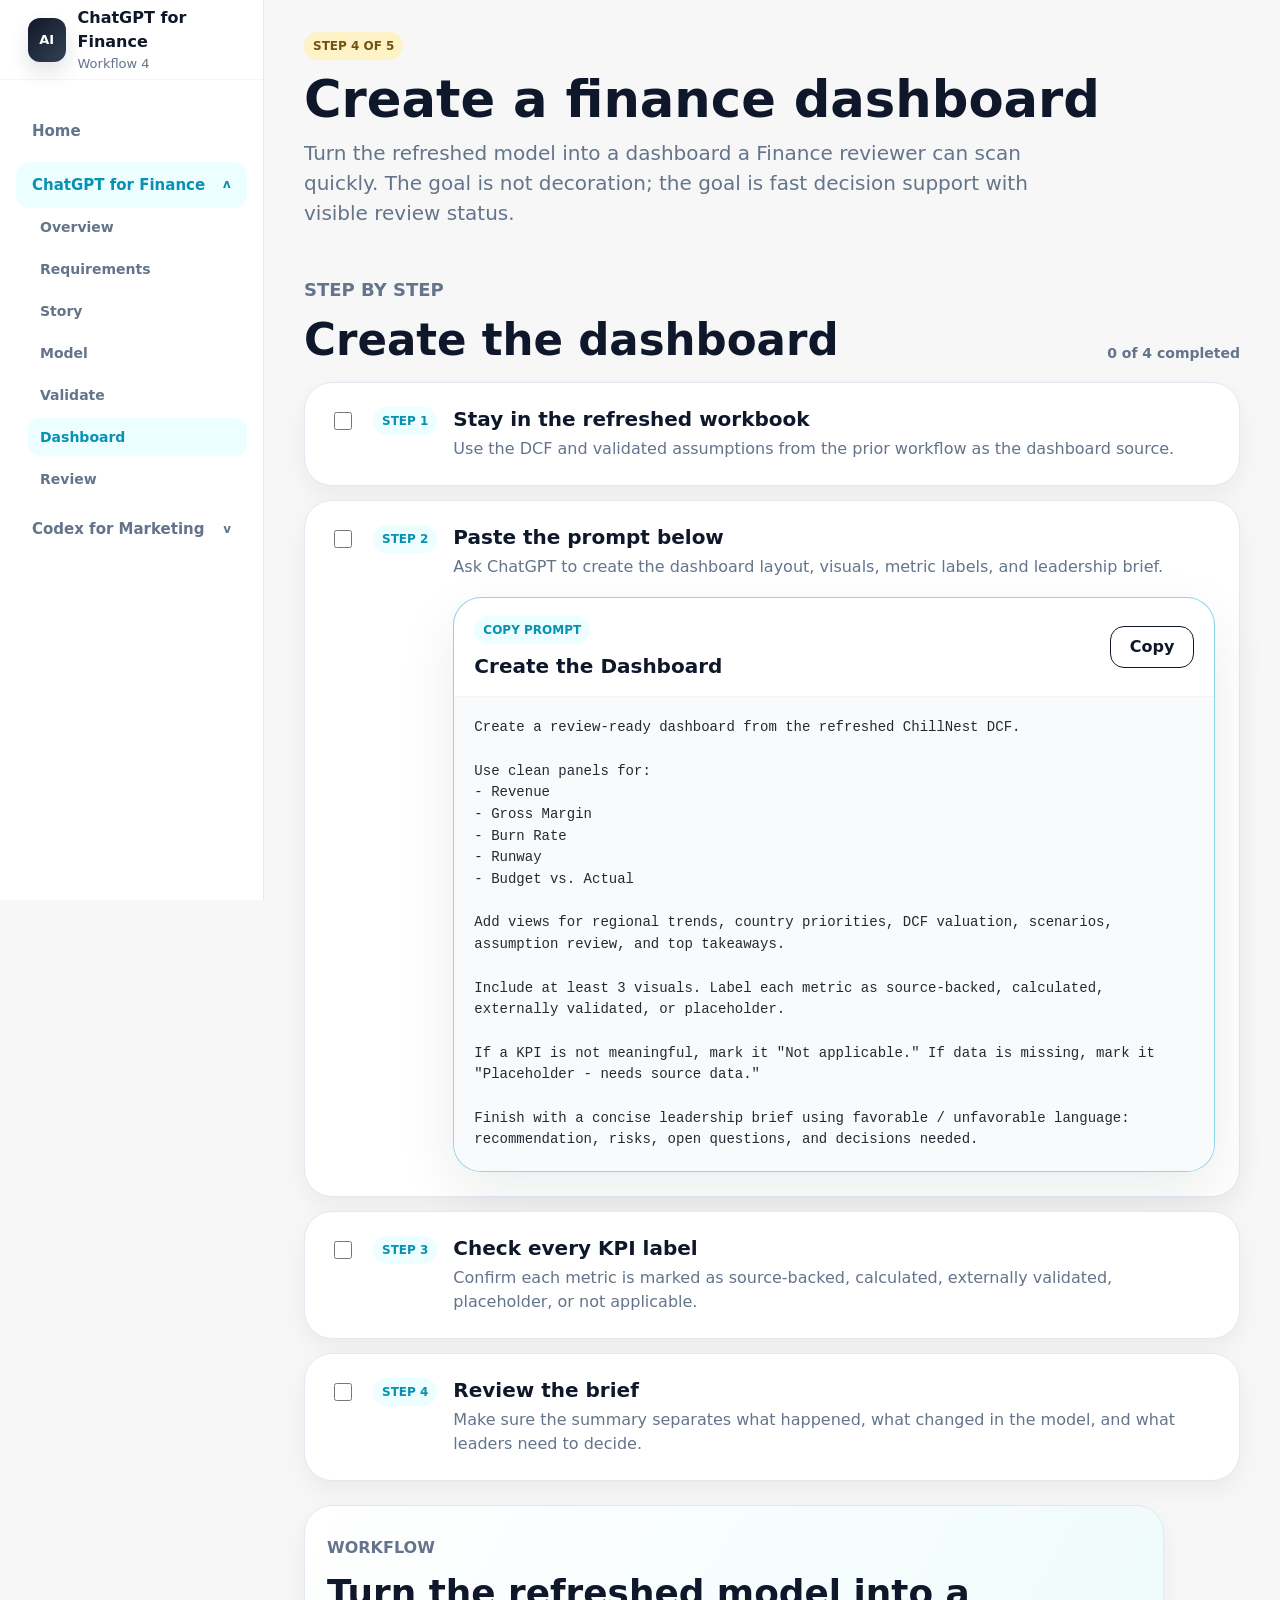
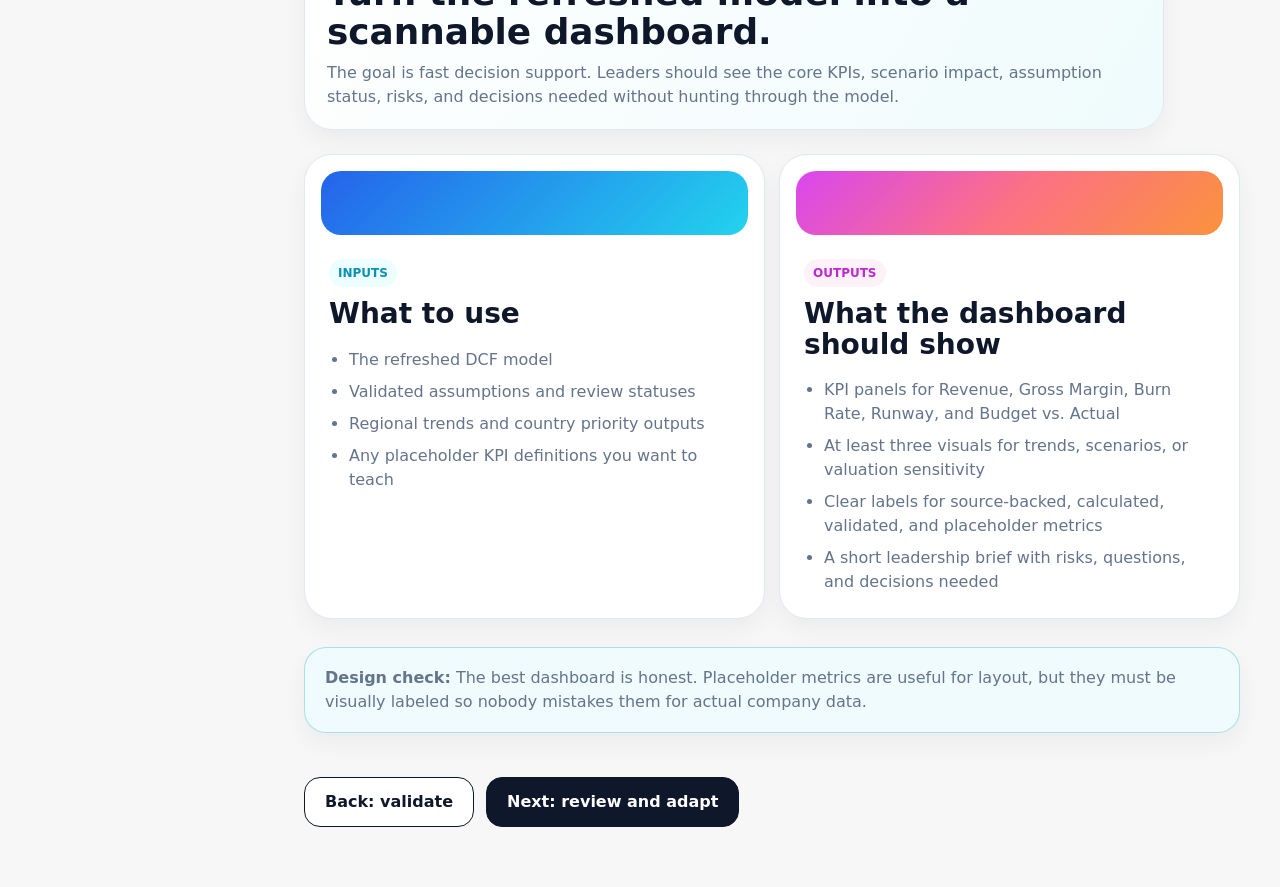
==== dashboard.html @ 6b35b8dd "Redesign workflow pages around learner steps" ====
<!doctype html>
<html lang="en">
  <head>
    <meta charset="utf-8">
    <meta name="viewport" content="width=device-width, initial-scale=1">
    <title>Create Dashboard | ChatGPT for Finance</title>
    <meta name="description" content="Create a finance dashboard with ChatGPT for Sheets.">
    <link rel="stylesheet" href="./styles.css">
  </head>
  <body>
    <header class="site-header">
      <a class="brand" href="./index.html" aria-label="AI Enablement Journeys home">
        <span class="brand-mark" aria-hidden="true">AI</span>
        <span>
          <strong>ChatGPT for Finance</strong>
          <small>Workflow 4</small>
        </span>
      </a>
      <nav class="top-nav" aria-label="Site navigation">
        <a class="nav-link" href="./index.html">Home</a>
        <details class="nav-group active" open>
          <summary>ChatGPT for Finance</summary>
          <div class="nav-submenu">
            <a href="./finance.html">Overview</a>
            <a href="./setup.html">Requirements</a>
            <a href="./story.html">Story</a>
            <a href="./model.html">Model</a>
            <a href="./validate.html">Validate</a>
            <a class="active" href="./dashboard.html">Dashboard</a>
            <a href="./review.html">Review</a>
          </div>
        </details>
        <details class="nav-group">
          <summary>Codex for Marketing</summary>
          <div class="nav-submenu">
            <a href="./marketing.html">Overview</a>
            <a href="./marketing-setup.html">Requirements</a>
            <a href="./marketing-brief.html">Brief</a>
            <a href="./marketing-creative.html">Creative</a>
            <a href="./marketing-handoff.html">Handoff</a>
            <a href="./marketing-assets.html">Assets</a>
            <a href="./marketing-landing.html">Landing page</a>
          </div>
        </details>
      </nav>
    </header>

    <main class="lesson-shell">
      <aside class="lesson-sidebar">
        <p class="eyebrow">ChatGPT for Finance</p>
        <ol class="side-steps">
          <li>Requirements</li>
          <li>Find the story</li>
          <li>Create the model</li>
          <li>Validate assumptions</li>
          <li class="current">Create dashboard</li>
          <li>Review</li>
        </ol>
      </aside>

      <section class="lesson-main">
        <div class="lesson-kicker">Step 4 of 5</div>
        <h1>Create a finance dashboard</h1>
        <p class="lesson-lead">
          Turn the refreshed model into a dashboard a Finance reviewer can scan quickly. The goal is
          not decoration; the goal is fast decision support with visible review status.
        </p>

        <div class="step-section">
          <div class="workflow-header compact-heading">
            <div class="section-heading">
              <p class="eyebrow">Step by step</p>
              <h2>Create the dashboard</h2>
            </div>
            <span data-progress-count>0 of 4 completed</span>
          </div>
          <ol class="workflow-steps">
            <li>
              <label class="workflow-step-check">
                <input type="checkbox" data-progress-item="dashboard-step-1" aria-label="Mark step 1 complete">
              </label>
              <span>Step 1</span>
              <div>
                <h3>Stay in the refreshed workbook</h3>
                <p>Use the DCF and validated assumptions from the prior workflow as the dashboard source.</p>
              </div>
            </li>
            <li>
              <label class="workflow-step-check">
                <input type="checkbox" data-progress-item="dashboard-step-2" aria-label="Mark step 2 complete">
              </label>
              <span>Step 2</span>
              <div>
                <h3>Paste the prompt below</h3>
                <p>Ask ChatGPT to create the dashboard layout, visuals, metric labels, and leadership brief.</p>
                <article class="prompt-block featured-prompt">
                  <div class="prompt-header">
                    <div>
                      <span class="step-chip">Copy prompt</span>
                      <h3>Create the Dashboard</h3>
                    </div>
                    <button class="copy-button" data-copy-target="prompt-dashboard">Copy</button>
                  </div>
                  <pre id="prompt-dashboard"><code>Create a review-ready dashboard from the refreshed ChillNest DCF.

Use clean panels for:
- Revenue
- Gross Margin
- Burn Rate
- Runway
- Budget vs. Actual

Add views for regional trends, country priorities, DCF valuation, scenarios, assumption review, and top takeaways.

Include at least 3 visuals. Label each metric as source-backed, calculated, externally validated, or placeholder.

If a KPI is not meaningful, mark it "Not applicable." If data is missing, mark it "Placeholder - needs source data."

Finish with a concise leadership brief using favorable / unfavorable language: recommendation, risks, open questions, and decisions needed.</code></pre>
                </article>
              </div>
            </li>
            <li>
              <label class="workflow-step-check">
                <input type="checkbox" data-progress-item="dashboard-step-3" aria-label="Mark step 3 complete">
              </label>
              <span>Step 3</span>
              <div>
                <h3>Check every KPI label</h3>
                <p>Confirm each metric is marked as source-backed, calculated, externally validated, placeholder, or not applicable.</p>
              </div>
            </li>
            <li>
              <label class="workflow-step-check">
                <input type="checkbox" data-progress-item="dashboard-step-4" aria-label="Mark step 4 complete">
              </label>
              <span>Step 4</span>
              <div>
                <h3>Review the brief</h3>
                <p>Make sure the summary separates what happened, what changed in the model, and what leaders need to decide.</p>
              </div>
            </li>
          </ol>
        </div>

        <div class="workflow-summary">
          <p class="eyebrow">Workflow</p>
          <h2>Turn the refreshed model into a scannable dashboard.</h2>
          <p>
            The goal is fast decision support. Leaders should see the core KPIs, scenario impact,
            assumption status, risks, and decisions needed without hunting through the model.
          </p>
        </div>

        <div class="io-grid" aria-label="Workflow inputs and outputs">
          <article class="io-card">
            <span>Inputs</span>
            <h2>What to use</h2>
            <ul>
              <li>The refreshed DCF model</li>
              <li>Validated assumptions and review statuses</li>
              <li>Regional trends and country priority outputs</li>
              <li>Any placeholder KPI definitions you want to teach</li>
            </ul>
          </article>
          <article class="io-card">
            <span>Outputs</span>
            <h2>What the dashboard should show</h2>
            <ul>
              <li>KPI panels for Revenue, Gross Margin, Burn Rate, Runway, and Budget vs. Actual</li>
              <li>At least three visuals for trends, scenarios, or valuation sensitivity</li>
              <li>Clear labels for source-backed, calculated, validated, and placeholder metrics</li>
              <li>A short leadership brief with risks, questions, and decisions needed</li>
            </ul>
          </article>
        </div>

        <div class="callout">
          <strong>Design check:</strong>
          The best dashboard is honest. Placeholder metrics are useful for layout, but they must
          be visually labeled so nobody mistakes them for actual company data.
        </div>

        <div class="lesson-actions">
          <a class="button secondary" href="./validate.html">Back: validate</a>
          <a class="button primary" href="./review.html">Next: review and adapt</a>
        </div>
      </section>
    </main>

    <script src="./script.js"></script>
  </body>
</html>
---- styles.css ----
:root {
  --ink: #0f172a;
  --muted: #64748b;
  --line: #e2e8f0;
  --soft-line: #f1f5f9;
  --paper: #ffffff;
  --wash: #f7f7f7;
  --aqua: #06b6d4;
  --aqua-dark: #0891b2;
  --mint: #ecfeff;
  --sun: #fef3c7;
  --coral: #fff1f2;
  --green: #167a4a;
  --red: #b73928;
  --shadow: 0 22px 60px rgba(15, 23, 42, 0.08);
  --soft-shadow: 0 10px 24px rgba(15, 23, 42, 0.05);
  --sidebar-width: 264px;
}

* {
  box-sizing: border-box;
}

html {
  scroll-behavior: smooth;
}

body {
  margin: 0;
  background: var(--wash);
  color: var(--ink);
  font-family: Inter, ui-sans-serif, system-ui, -apple-system, BlinkMacSystemFont, "Segoe UI", sans-serif;
  font-size: 16px;
  line-height: 1.5;
}

a {
  color: inherit;
  text-decoration: none;
}

a:hover {
  color: var(--aqua-dark);
}

h1,
h2,
h3,
p {
  overflow-wrap: anywhere;
}

h1,
h2,
h3 {
  margin: 0;
  letter-spacing: 0;
}

h1 {
  max-width: 980px;
  font-size: clamp(42px, 6vw, 76px);
  line-height: 1.02;
}

h2 {
  font-size: clamp(26px, 3.4vw, 44px);
  line-height: 1.08;
}

h3 {
  font-size: 22px;
  line-height: 1.2;
}

p {
  margin: 0;
}

.site-header {
  position: fixed;
  top: 0;
  left: 0;
  z-index: 20;
  display: flex;
  flex-direction: column;
  align-items: stretch;
  gap: 0;
  width: var(--sidebar-width);
  height: 100vh;
  padding: 0;
  background: #ffffff;
  border-right: 1px solid var(--line);
  border-bottom: 0;
  box-shadow: none;
  backdrop-filter: none;
}

.brand {
  display: flex;
  align-items: center;
  gap: 12px;
  min-width: 0;
  min-height: 80px;
  padding: 0 28px;
  border-bottom: 1px solid var(--soft-line);
}

.brand-mark {
  display: grid;
  place-items: center;
  width: 44px;
  height: 44px;
  border-radius: 12px;
  background: linear-gradient(135deg, #111827, #334155);
  color: #ffffff;
  font-size: 13px;
  font-weight: 800;
  box-shadow: 0 10px 20px rgba(15, 23, 42, 0.12);
}

.brand strong,
.brand small {
  display: block;
}

.brand small {
  color: var(--muted);
  font-size: 13px;
}

.top-nav {
  display: flex;
  flex-direction: column;
  align-items: stretch;
  gap: 8px;
  padding: 28px 16px;
  border: 0;
  border-radius: 0;
  background: transparent;
  color: var(--muted);
  font-size: 15px;
  font-weight: 700;
  overflow-x: visible;
}

.top-nav a,
.nav-group summary {
  display: inline-flex;
  align-items: center;
  min-height: 46px;
  padding: 10px 16px;
  border-radius: 14px;
  white-space: nowrap;
  transition: background 180ms ease, color 180ms ease, transform 180ms ease;
}

.top-nav a:hover,
.nav-group summary:hover {
  background: #f8fafc;
  color: var(--ink);
  transform: translateX(2px);
}

.top-nav a.active,
.nav-group.active > summary {
  background: #ecfeff;
  color: var(--aqua-dark);
}

.nav-group {
  display: grid;
  gap: 6px;
}

.nav-group summary {
  justify-content: space-between;
  cursor: pointer;
  list-style: none;
}

.nav-group summary::-webkit-details-marker {
  display: none;
}

.nav-group summary::after {
  content: "v";
  margin-left: 10px;
  color: currentColor;
  font-size: 12px;
  transition: transform 180ms ease;
}

.nav-group[open] summary::after {
  transform: rotate(180deg);
}

.nav-submenu {
  display: grid;
  gap: 4px;
  padding-left: 12px;
}

.nav-submenu a {
  min-height: 38px;
  padding: 7px 12px;
  border-radius: 12px;
  font-size: 14px;
  font-weight: 750;
}

body > main,
body > footer {
  margin-left: var(--sidebar-width);
}

.journey-hero {
  display: grid;
  grid-template-columns: minmax(0, 1.35fr) minmax(320px, 0.65fr);
  gap: 32px;
  align-items: stretch;
  min-height: auto;
  margin: 40px;
  padding: clamp(42px, 6vw, 72px);
  background:
    linear-gradient(120deg, rgba(37, 99, 235, 0.12), transparent 34%),
    linear-gradient(180deg, #ffffff 0%, #f8fafc 100%);
  border: 1px solid rgba(226, 232, 240, 0.8);
  border-radius: 40px;
  box-shadow: var(--soft-shadow);
}

.intro-hero {
  display: flex;
  align-items: center;
  margin: 40px 40px 0;
  padding: clamp(46px, 6vw, 84px);
  overflow: hidden;
  background: linear-gradient(120deg, #2563eb 0%, #2dd4bf 54%, #d946ef 100%);
  border: 1px solid rgba(255, 255, 255, 0.25);
  border-radius: 40px;
  box-shadow: 0 24px 70px rgba(8, 145, 178, 0.16);
  color: #ffffff;
}

.compact-hero {
  padding-block: clamp(42px, 5vw, 68px);
}

.intro-copy {
  max-width: 1040px;
}

.intro-hero h1 {
  font-size: clamp(42px, 6vw, 76px);
  line-height: 0.98;
}

.intro-hero .eyebrow {
  color: rgba(255, 255, 255, 0.88);
}

.intro-hero .hero-text {
  color: rgba(255, 255, 255, 0.9);
}

.hero-content {
  display: flex;
  flex-direction: column;
  justify-content: center;
}

.eyebrow {
  margin: 0 0 14px;
  color: var(--aqua-dark);
  font-size: 13px;
  font-weight: 800;
  text-transform: uppercase;
}

.hero-text,
.lesson-lead,
.section-heading p,
.case-card p,
.download-card small,
.journey-card p,
.learning-panel p,
.workflow-summary p,
.io-card li,
.workflow-steps p,
.callout,
.adapt-card p {
  color: var(--muted);
}

.hero-text {
  max-width: 780px;
  margin-top: 28px;
  font-size: clamp(18px, 1.8vw, 22px);
}

.hero-actions,
.lesson-actions,
.download-actions {
  display: flex;
  flex-wrap: wrap;
  gap: 12px;
  margin-top: 34px;
}

.button {
  display: inline-flex;
  align-items: center;
  justify-content: center;
  min-height: 50px;
  padding: 12px 20px;
  border: 1px solid var(--ink);
  border-radius: 16px;
  font-weight: 800;
  transition: transform 180ms ease, box-shadow 180ms ease, background 180ms ease, color 180ms ease;
}

.button.primary {
  background: var(--ink);
  color: #ffffff;
}

.button.primary:hover {
  background: #35363a;
  color: #ffffff;
  transform: translateY(-1px);
  box-shadow: var(--soft-shadow);
}

.button.secondary {
  background: #ffffff;
}

.case-card,
.journey-card,
.download-card,
.checklist-card,
.learning-panel article,
.workflow-summary,
.io-card,
.workflow-steps li,
.prompt-block,
.review-card,
.adapt-card,
.kpi-preview article {
  border: 1px solid var(--line);
  border-radius: 28px;
  background: #ffffff;
}

.case-card {
  align-self: center;
  min-height: 420px;
  padding: 28px;
  box-shadow: var(--shadow);
}

.panel-label,
.step-chip,
.download-card span,
.lesson-kicker {
  display: inline-flex;
  align-items: center;
  min-height: 28px;
  padding: 4px 9px;
  border-radius: 999px;
  background: var(--mint);
  color: var(--aqua-dark);
  font-size: 12px;
  font-weight: 850;
  text-transform: uppercase;
}

.case-card h2 {
  margin-top: 18px;
}

.case-card p {
  margin-top: 16px;
  font-size: 18px;
}

.case-metric {
  display: grid;
  gap: 6px;
  margin-top: 28px;
  padding: 18px;
  border-radius: 8px;
  background: var(--wash);
}

.case-metric span {
  color: var(--muted);
  font-size: 13px;
  font-weight: 800;
  text-transform: uppercase;
}

.case-metric strong {
  font-size: 20px;
  line-height: 1.25;
}

.section {
  padding: 58px 40px;
}

.journey-picker {
  padding-top: 46px;
}

.journey-picker .section-heading {
  margin-bottom: 26px;
}

.section-tint {
  margin: 0 40px 40px;
  background: #ffffff;
  border: 1px solid var(--line);
  border-radius: 32px;
  box-shadow: var(--soft-shadow);
}

.section-heading {
  max-width: 820px;
  margin-bottom: 34px;
}

.section-heading p {
  margin-top: 16px;
  font-size: 18px;
}

.journey-grid {
  display: grid;
  grid-template-columns: repeat(3, minmax(0, 1fr));
  gap: 16px;
}

.workflow-grid {
  grid-template-columns: repeat(4, minmax(0, 1fr));
}

.choice-grid {
  grid-template-columns: repeat(2, minmax(0, 1fr));
}

.journey-card {
  min-height: 230px;
  padding: 14px;
  box-shadow: var(--soft-shadow);
  transition: transform 180ms ease, box-shadow 180ms ease, border-color 180ms ease;
}

.journey-card:hover {
  border-color: rgba(0, 167, 200, 0.55);
  box-shadow: 0 24px 54px rgba(8, 145, 178, 0.11);
  color: var(--ink);
  transform: translateY(-5px);
}

.step-number {
  display: grid;
  place-items: center;
  width: 42px;
  height: 42px;
  border-radius: 999px;
  background: var(--ink);
  color: #ffffff;
  font-weight: 850;
}

.journey-card h3 {
  margin-top: 20px;
  padding: 0 10px;
}

.journey-card p {
  margin-top: 10px;
  padding: 0 10px 10px;
}

.workflow-card {
  min-height: 270px;
}

.journey-choice {
  position: relative;
  min-height: 280px;
}

.journey-choice::before {
  content: "";
  display: block;
  height: 150px;
  margin-bottom: 22px;
  border-radius: 24px;
  background: linear-gradient(135deg, #2563eb, #22d3ee);
}

.journey-choice:not(.highlighted)::before {
  background: linear-gradient(135deg, #d946ef, #fb7185, #fb923c);
}

.journey-choice.highlighted {
  border-color: rgba(0, 167, 200, 0.5);
  box-shadow: var(--shadow);
}

.panel-label.warm {
  background: #fdf2f8;
  color: #c026d3;
}

.card-link {
  display: inline-flex;
  margin: 18px 10px 8px;
  color: var(--aqua-dark);
}

.split-panel {
  display: grid;
  grid-template-columns: minmax(0, 0.9fr) minmax(320px, 1.1fr);
  gap: 32px;
  align-items: center;
}

.split-panel p {
  max-width: 650px;
  margin-top: 14px;
  color: var(--muted);
  font-size: 18px;
}

.download-list {
  display: grid;
  grid-template-columns: repeat(2, minmax(0, 1fr));
  gap: 14px;
}

.resource-row {
  display: grid;
  grid-template-columns: repeat(3, minmax(0, 1fr));
  gap: 14px;
}

.download-card {
  display: grid;
  gap: 10px;
  min-height: 165px;
  padding: 22px;
  box-shadow: var(--soft-shadow);
}

.download-card:hover {
  border-color: rgba(0, 167, 200, 0.55);
  color: var(--ink);
}

.download-card span {
  width: fit-content;
}

.download-card strong {
  font-size: 21px;
  line-height: 1.2;
}

.lesson-shell {
  display: block;
  min-height: 100vh;
}

.lesson-sidebar {
  display: none;
}

.side-steps {
  display: grid;
  gap: 10px;
  margin: 0;
  padding: 0;
  list-style: none;
  color: var(--muted);
  font-weight: 750;
}

.side-steps li {
  padding: 10px 12px;
  border-radius: 8px;
}

.side-steps li.current {
  background: var(--ink);
  color: #ffffff;
}

.lesson-main {
  width: min(100%, 1120px);
  padding: 32px 40px 40px;
}

.lesson-main h1 {
  max-width: 900px;
  font-size: clamp(34px, 4vw, 56px);
  line-height: 1.06;
}

.lesson-kicker {
  margin-bottom: 12px;
  background: var(--sun);
  color: #74520f;
}

.lesson-lead {
  max-width: 760px;
  margin-top: 12px;
  font-size: clamp(17px, 1.6vw, 20px);
}

.learning-panel,
.io-grid,
.review-grid,
.kpi-preview {
  display: grid;
  grid-template-columns: repeat(2, minmax(0, 1fr));
  gap: 14px;
  margin-top: 34px;
}

.io-grid {
  margin-top: 24px;
}

.learning-panel article,
.workflow-summary,
.io-card,
.workflow-steps li,
.review-card,
.adapt-card {
  padding: 24px;
  box-shadow: var(--soft-shadow);
}

.learning-panel p,
.review-card li,
.adapt-card p {
  margin-top: 12px;
}

.checklist-card {
  margin-top: 34px;
  padding: 24px;
  box-shadow: var(--soft-shadow);
}

.checklist-card.compact {
  max-width: 820px;
}

.requirements-card {
  max-width: 940px;
}

.workflow-summary {
  max-width: 860px;
  margin-top: 24px;
  padding: 20px 22px;
  background: linear-gradient(120deg, #ffffff 0%, #effbfc 100%);
}

.workflow-summary h2 {
  font-size: clamp(24px, 2.8vw, 36px);
}

.workflow-summary p {
  margin-top: 10px;
  font-size: 16px;
}

.io-card {
  position: relative;
  overflow: hidden;
  min-height: 220px;
  padding-top: 104px;
}

.io-card::before {
  content: "";
  position: absolute;
  top: 16px;
  right: 16px;
  left: 16px;
  height: 64px;
  border-radius: 20px;
  background: linear-gradient(135deg, #2563eb, #22d3ee);
}

.io-card:nth-child(2)::before {
  background: linear-gradient(135deg, #d946ef, #fb7185, #fb923c);
}

.io-card:nth-child(2) span {
  background: #fdf2f8;
  color: #c026d3;
}

.io-card span,
.workflow-steps li > span {
  display: inline-flex;
  width: fit-content;
  min-height: 28px;
  align-items: center;
  padding: 4px 9px;
  border-radius: 999px;
  background: var(--mint);
  color: var(--aqua-dark);
  font-size: 12px;
  font-weight: 850;
  text-transform: uppercase;
}

.io-card h2 {
  margin-top: 12px;
  font-size: 28px;
}

.io-card ul {
  display: grid;
  gap: 8px;
  margin: 18px 0 0;
  padding-left: 20px;
}

.step-section {
  margin-top: 32px;
}

.compact-heading {
  margin-bottom: 18px;
}

.workflow-header {
  display: flex;
  justify-content: space-between;
  gap: 16px;
  align-items: end;
}

.workflow-header .section-heading {
  margin: 0;
}

.workflow-header span {
  color: var(--muted);
  font-size: 14px;
  font-weight: 750;
  white-space: nowrap;
}

.workflow-steps {
  display: grid;
  gap: 14px;
  margin: 0;
  padding: 0;
  list-style: none;
}

.workflow-steps li {
  display: grid;
  grid-template-columns: auto auto minmax(0, 1fr);
  gap: 16px;
  align-items: start;
}

.workflow-step-check {
  display: grid;
  place-items: center;
  width: 28px;
  min-height: 28px;
}

.workflow-step-check input {
  width: 18px;
  height: 18px;
  margin: 0;
  accent-color: var(--aqua-dark);
  cursor: pointer;
}

.workflow-steps li:has(.workflow-step-check input:checked) {
  border-color: rgba(8, 145, 178, 0.35);
  background: #f7feff;
}

.workflow-steps li:has(.workflow-step-check input:checked) h3,
.workflow-steps li:has(.workflow-step-check input:checked) p {
  opacity: 0.72;
}

.workflow-steps h3 {
  font-size: 20px;
}

.workflow-steps p {
  margin-top: 6px;
}

.checklist-header {
  display: flex;
  justify-content: space-between;
  gap: 16px;
  align-items: center;
  margin-bottom: 16px;
}

.checklist-header h2 {
  font-size: 28px;
}

.checklist-header span {
  color: var(--muted);
  font-size: 14px;
  font-weight: 750;
}

.check-row {
  display: flex;
  align-items: flex-start;
  gap: 12px;
  padding: 14px 0;
  border-top: 1px solid var(--soft-line);
  cursor: pointer;
}

.check-row input {
  width: 18px;
  height: 18px;
  margin-top: 3px;
  accent-color: var(--aqua-dark);
}

.requirement-list {
  display: grid;
  gap: 12px;
}

.requirement-row {
  display: grid;
  grid-template-columns: auto minmax(0, 1fr) auto;
  gap: 14px;
  align-items: center;
  padding: 16px;
  border: 1px solid var(--soft-line);
  border-radius: 18px;
  background: #ffffff;
}

.requirement-row-large {
  align-items: start;
}

.requirement-row-large .requirement-link {
  margin-top: 4px;
}

.requirement-row input {
  width: 18px;
  height: 18px;
  margin-top: 3px;
  accent-color: var(--aqua-dark);
}

.requirement-main {
  display: grid;
  gap: 4px;
  cursor: pointer;
}

.requirement-main strong {
  font-size: 17px;
}

.requirement-main small {
  color: var(--muted);
}

.file-list-title {
  margin-top: 12px;
  color: var(--aqua-dark);
  font-size: 12px;
  font-weight: 850;
  text-transform: uppercase;
}

.file-list {
  display: grid;
  gap: 6px;
  margin: 2px 0 0;
  padding-left: 18px;
  color: var(--muted);
  font-size: 14px;
}

.file-list b {
  color: var(--ink);
}

.requirement-link {
  display: inline-flex;
  align-items: center;
  justify-content: center;
  min-height: 38px;
  padding: 8px 12px;
  border: 1px solid var(--ink);
  border-radius: 14px;
  background: #ffffff;
  font-size: 14px;
  font-weight: 800;
  white-space: nowrap;
}

.requirement-link:hover {
  border-color: var(--aqua-dark);
  background: #e8f8fb;
  color: var(--aqua-dark);
}

.prompt-block {
  margin-top: 34px;
  overflow: hidden;
  box-shadow: var(--soft-shadow);
}

.workflow-steps .prompt-block {
  margin-top: 18px;
}

.workflow-steps .prompt-header {
  padding: 18px 20px;
}

.workflow-steps pre {
  padding: 20px;
}

.featured-prompt {
  border-color: rgba(0, 167, 200, 0.45);
  box-shadow: var(--shadow);
}

.prompt-header {
  display: flex;
  align-items: center;
  justify-content: space-between;
  gap: 16px;
  padding: 22px 24px;
  border-bottom: 1px solid var(--soft-line);
}

.prompt-header h3 {
  margin-top: 10px;
}

.copy-button {
  min-width: 84px;
  min-height: 42px;
  border: 1px solid var(--ink);
  border-radius: 14px;
  background: #ffffff;
  color: var(--ink);
  cursor: pointer;
  font: inherit;
  font-weight: 800;
}

.copy-button:hover,
.copy-button.copied {
  border-color: var(--aqua-dark);
  background: #e8f8fb;
  color: var(--aqua-dark);
}

pre {
  margin: 0;
  padding: 24px;
  overflow-x: auto;
  background: #f8fafc;
  color: #282832;
  font-size: 14px;
  line-height: 1.55;
  white-space: pre-wrap;
}

code {
  font-family: "SFMono-Regular", Consolas, "Liberation Mono", monospace;
}

.callout {
  margin-top: 28px;
  padding: 18px 20px;
  border: 1px solid rgba(0, 167, 200, 0.3);
  border-radius: 22px;
  background: #effbfc;
  box-shadow: var(--soft-shadow);
}

.resource-row {
  margin-top: 28px;
}

.lesson-actions {
  padding-top: 10px;
}

.kpi-preview {
  grid-template-columns: repeat(3, minmax(0, 1fr));
}

.kpi-preview article {
  display: grid;
  gap: 7px;
  min-height: 130px;
  padding: 22px;
}

.kpi-preview span {
  color: var(--muted);
  font-size: 13px;
  font-weight: 800;
  text-transform: uppercase;
}

.kpi-preview strong {
  font-size: 32px;
  line-height: 1;
}

.kpi-preview small {
  color: var(--green);
  font-weight: 800;
}

.kpi-preview .placeholder {
  background: #fff9ea;
}

.kpi-preview .placeholder small {
  color: #8a5b0e;
}

.review-grid {
  grid-template-columns: repeat(3, minmax(0, 1fr));
}

.review-card ul {
  display: grid;
  gap: 8px;
  margin: 16px 0 0;
  padding-left: 20px;
  color: var(--muted);
}

.adapt-card {
  margin-top: 20px;
  background: linear-gradient(120deg, #ffffff 0%, #effbfc 100%);
}

.site-footer {
  display: flex;
  justify-content: space-between;
  gap: 16px;
  padding: 26px 40px;
  border-top: 1px solid var(--soft-line);
  color: var(--muted);
  font-weight: 750;
}

@media (max-width: 1040px) {
  body > main,
  body > footer {
    margin-left: 0;
  }

  .site-header {
    position: sticky;
    top: 0;
    width: auto;
    height: auto;
    align-items: flex-start;
    flex-direction: column;
    padding: 14px 18px;
    border-right: 0;
    border-bottom: 1px solid var(--soft-line);
    background: rgba(255, 255, 255, 0.94);
    backdrop-filter: blur(16px);
  }

  .brand {
    min-width: 0;
    min-height: auto;
    padding: 0;
    border-bottom: 0;
  }

  .top-nav {
    flex-direction: row;
    width: 100%;
    gap: 6px;
    margin-top: 12px;
    padding: 4px;
    border: 1px solid var(--soft-line);
    border-radius: 999px;
    background: #ffffff;
    overflow-x: auto;
  }

  .top-nav a,
  .nav-group summary {
    min-height: 36px;
    padding: 6px 12px;
    border-radius: 999px;
  }

  .top-nav a:hover,
  .nav-group summary:hover {
    transform: none;
  }

  .nav-group {
    position: relative;
    min-width: 220px;
  }

  .nav-submenu {
    display: none;
    position: absolute;
    top: calc(100% + 8px);
    left: 0;
    z-index: 30;
    min-width: 260px;
    grid-template-columns: repeat(2, minmax(0, 1fr));
    padding: 8px;
    border: 1px solid var(--line);
    border-radius: 18px;
    background: #ffffff;
    box-shadow: var(--soft-shadow);
  }

  .nav-group[open]:hover .nav-submenu,
  .nav-group[open]:focus-within .nav-submenu {
    display: grid;
  }

  .nav-submenu a {
    border-radius: 12px;
    white-space: normal;
  }

  .journey-hero,
  .split-panel,
  .lesson-shell {
    grid-template-columns: 1fr;
  }

  .lesson-sidebar {
    position: static;
    min-height: auto;
    border-right: 0;
    border-bottom: 1px solid var(--soft-line);
  }

  .side-steps {
    grid-template-columns: repeat(3, minmax(0, 1fr));
  }

  .journey-grid,
  .review-grid,
  .io-grid,
  .kpi-preview {
    grid-template-columns: repeat(2, minmax(0, 1fr));
  }
}

@media (max-width: 720px) {
  h1 {
    font-size: clamp(42px, 15vw, 64px);
  }

  .brand small {
    display: none;
  }

  .journey-hero,
  .intro-hero,
  .section,
  .lesson-main {
    padding: 46px 18px;
  }

  .journey-hero,
  .intro-hero,
  .section-tint {
    margin: 18px;
    border-radius: 28px;
  }

  .section {
    padding-left: 18px;
    padding-right: 18px;
  }

  .lesson-sidebar {
    display: none;
  }

  .journey-grid,
  .workflow-grid,
  .download-list,
  .resource-row,
  .learning-panel,
  .io-grid,
  .workflow-steps li,
  .review-grid,
  .kpi-preview,
  .side-steps {
    grid-template-columns: 1fr;
  }

  .workflow-header {
    align-items: flex-start;
    flex-direction: column;
    gap: 6px;
  }

  .workflow-header span {
    white-space: normal;
  }

  .workflow-steps li {
    grid-template-columns: auto minmax(0, 1fr);
  }

  .workflow-steps li > div {
    grid-column: 1 / -1;
  }

  .case-card {
    min-height: auto;
  }

  .choice-grid {
    grid-template-columns: 1fr;
  }

  .requirement-row {
    grid-template-columns: auto minmax(0, 1fr);
  }

  .requirement-link {
    grid-column: 1 / -1;
    width: 100%;
  }

  .prompt-header,
  .checklist-header,
  .site-footer {
    align-items: flex-start;
    flex-direction: column;
  }

  .copy-button,
  .button {
    width: 100%;
  }
}
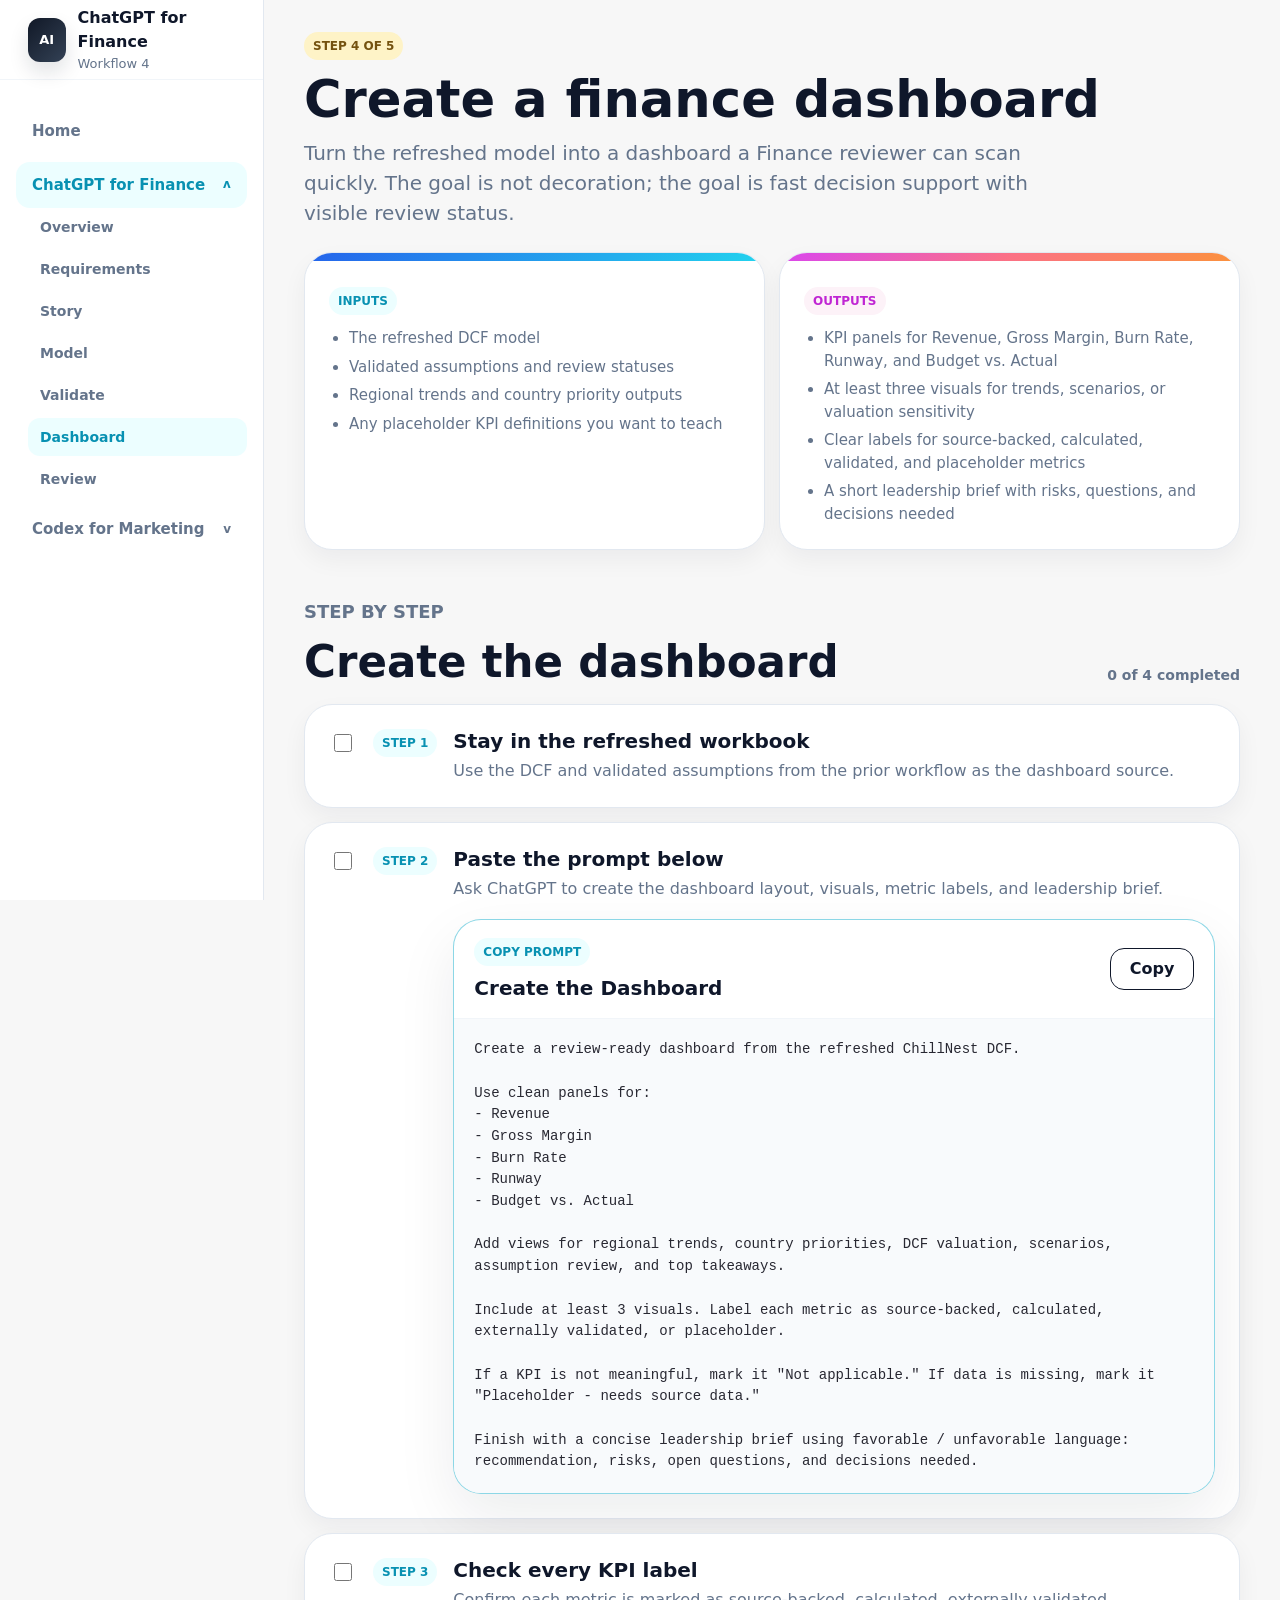
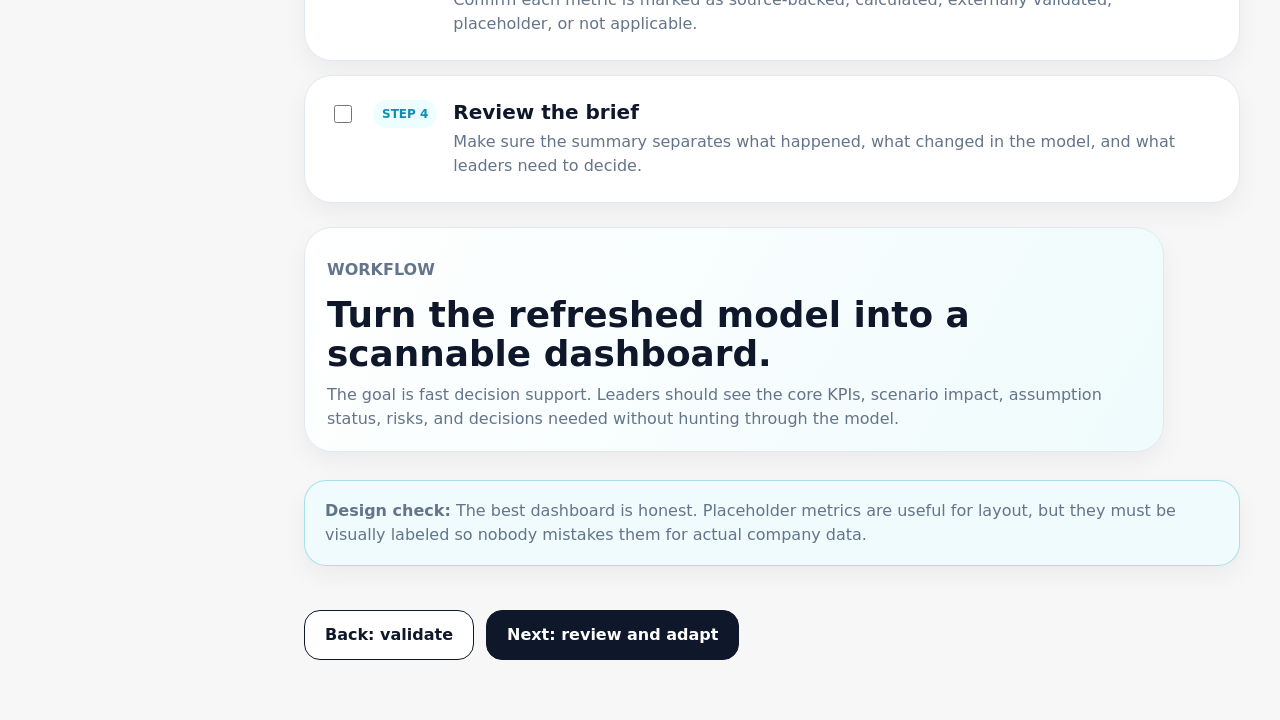
==== commit a2f4213f: "Move input output cards above workflows" ====
--- a/dashboard.html
+++ b/dashboard.html
@@ -65,6 +65,27 @@
           Turn the refreshed model into a dashboard a Finance reviewer can scan quickly. The goal is
           not decoration; the goal is fast decision support with visible review status.
         </p>
+
+        <div class="io-grid" aria-label="Workflow inputs and outputs">
+          <article class="io-card">
+            <span>Inputs</span>
+            <ul>
+              <li>The refreshed DCF model</li>
+              <li>Validated assumptions and review statuses</li>
+              <li>Regional trends and country priority outputs</li>
+              <li>Any placeholder KPI definitions you want to teach</li>
+            </ul>
+          </article>
+          <article class="io-card">
+            <span>Outputs</span>
+            <ul>
+              <li>KPI panels for Revenue, Gross Margin, Burn Rate, Runway, and Budget vs. Actual</li>
+              <li>At least three visuals for trends, scenarios, or valuation sensitivity</li>
+              <li>Clear labels for source-backed, calculated, validated, and placeholder metrics</li>
+              <li>A short leadership brief with risks, questions, and decisions needed</li>
+            </ul>
+          </article>
+        </div>
 
         <div class="step-section">
           <div class="workflow-header compact-heading">
@@ -152,29 +173,6 @@
           </p>
         </div>
 
-        <div class="io-grid" aria-label="Workflow inputs and outputs">
-          <article class="io-card">
-            <span>Inputs</span>
-            <h2>What to use</h2>
-            <ul>
-              <li>The refreshed DCF model</li>
-              <li>Validated assumptions and review statuses</li>
-              <li>Regional trends and country priority outputs</li>
-              <li>Any placeholder KPI definitions you want to teach</li>
-            </ul>
-          </article>
-          <article class="io-card">
-            <span>Outputs</span>
-            <h2>What the dashboard should show</h2>
-            <ul>
-              <li>KPI panels for Revenue, Gross Margin, Burn Rate, Runway, and Budget vs. Actual</li>
-              <li>At least three visuals for trends, scenarios, or valuation sensitivity</li>
-              <li>Clear labels for source-backed, calculated, validated, and placeholder metrics</li>
-              <li>A short leadership brief with risks, questions, and decisions needed</li>
-            </ul>
-          </article>
-        </div>
-
         <div class="callout">
           <strong>Design check:</strong>
           The best dashboard is honest. Placeholder metrics are useful for layout, but they must
--- a/styles.css
+++ b/styles.css
@@ -686,18 +686,18 @@
 .io-card {
   position: relative;
   overflow: hidden;
-  min-height: 220px;
-  padding-top: 104px;
+  min-height: auto;
+  padding-top: 34px;
 }
 
 .io-card::before {
   content: "";
   position: absolute;
-  top: 16px;
-  right: 16px;
-  left: 16px;
-  height: 64px;
-  border-radius: 20px;
+  top: 0;
+  right: 0;
+  left: 0;
+  height: 8px;
+  border-radius: 0;
   background: linear-gradient(135deg, #2563eb, #22d3ee);
 }
 
@@ -725,16 +725,12 @@
   text-transform: uppercase;
 }
 
-.io-card h2 {
-  margin-top: 12px;
-  font-size: 28px;
-}
-
 .io-card ul {
   display: grid;
-  gap: 8px;
-  margin: 18px 0 0;
+  gap: 6px;
+  margin: 12px 0 0;
   padding-left: 20px;
+  font-size: 15px;
 }
 
 .step-section {
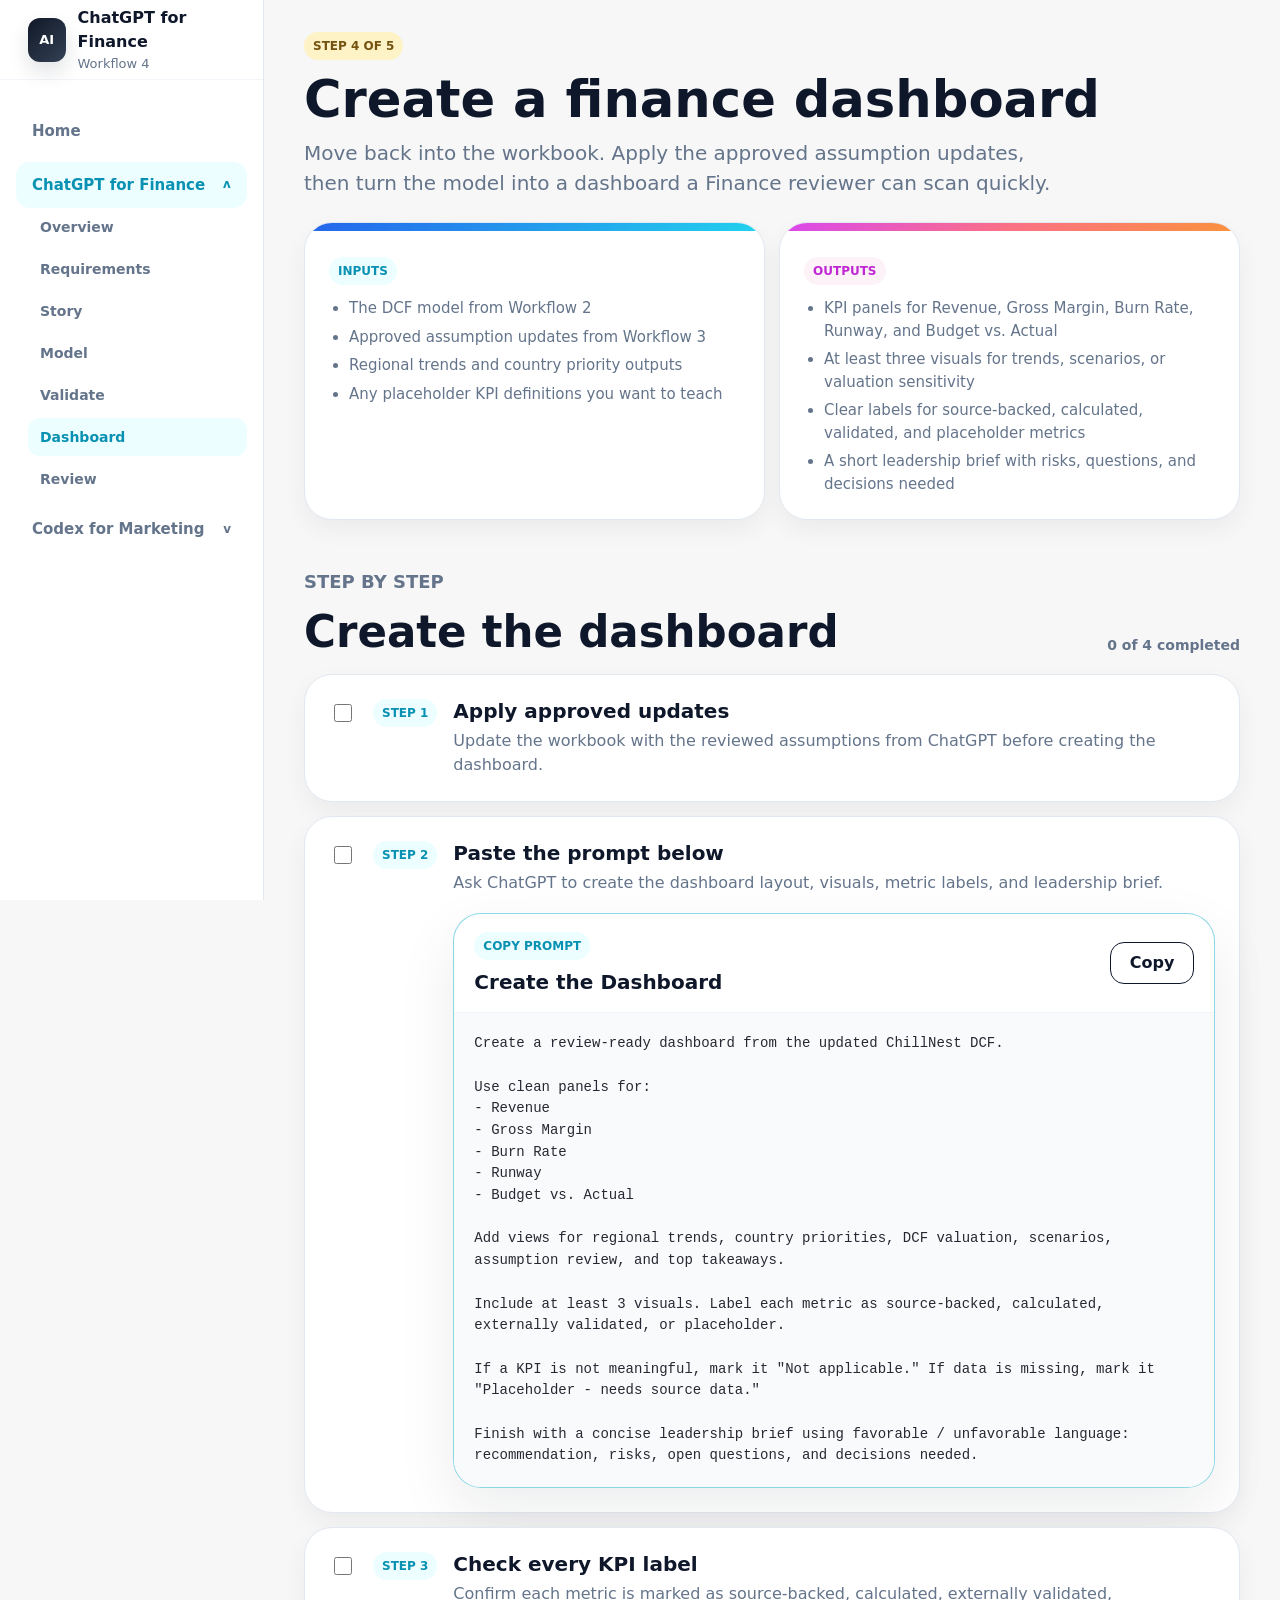
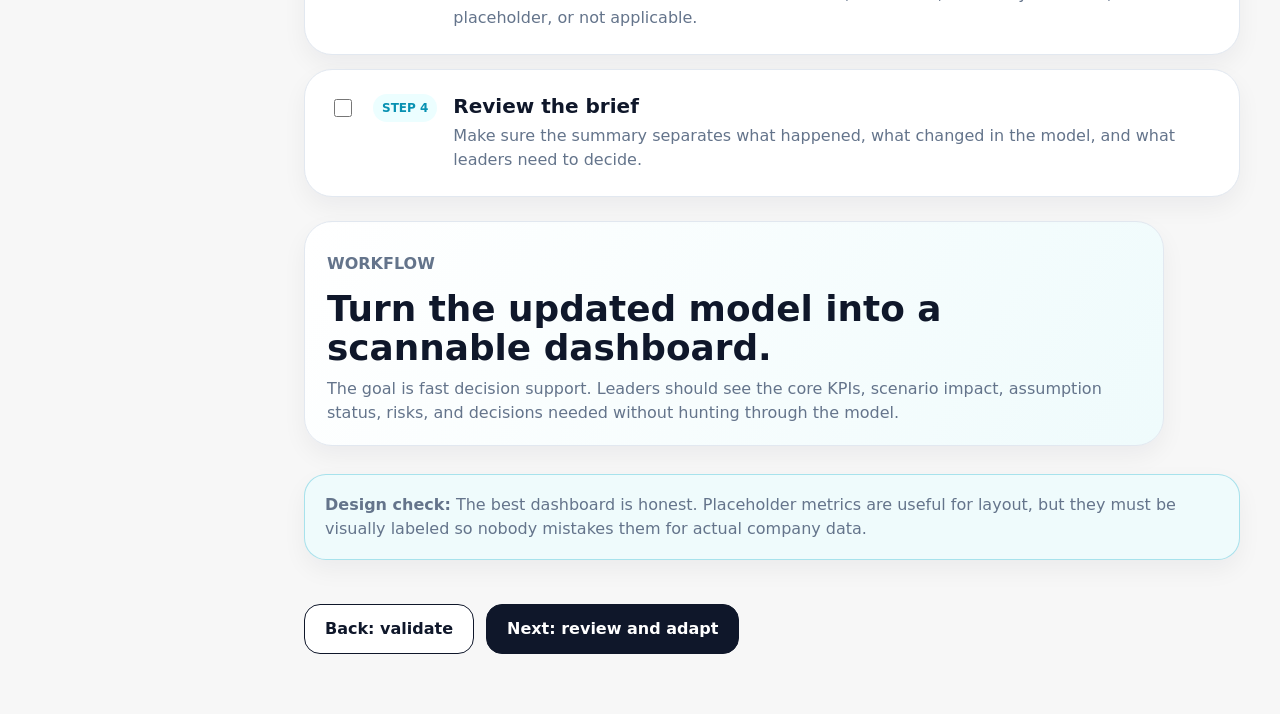
==== commit 95de6b27: "Refine finance and marketing demo workflows" ====
--- a/dashboard.html
+++ b/dashboard.html
@@ -4,7 +4,7 @@
     <meta charset="utf-8">
     <meta name="viewport" content="width=device-width, initial-scale=1">
     <title>Create Dashboard | ChatGPT for Finance</title>
-    <meta name="description" content="Create a finance dashboard with ChatGPT for Sheets.">
+    <meta name="description" content="Create a finance dashboard from the updated DCF workbook.">
     <link rel="stylesheet" href="./styles.css">
   </head>
   <body>
@@ -35,11 +35,11 @@
           <div class="nav-submenu">
             <a href="./marketing.html">Overview</a>
             <a href="./marketing-setup.html">Requirements</a>
-            <a href="./marketing-brief.html">Brief</a>
-            <a href="./marketing-creative.html">Creative</a>
-            <a href="./marketing-handoff.html">Handoff</a>
-            <a href="./marketing-assets.html">Assets</a>
-            <a href="./marketing-landing.html">Landing page</a>
+            <a href="./marketing-brief.html">1. Brief</a>
+            <a href="./marketing-creative.html">2. Creative</a>
+            <a href="./marketing-handoff.html">3. Handoff</a>
+            <a href="./marketing-assets.html">4. Assets</a>
+            <a href="./marketing-landing.html">5. Landing page</a>
           </div>
         </details>
       </nav>
@@ -62,16 +62,16 @@
         <div class="lesson-kicker">Step 4 of 5</div>
         <h1>Create a finance dashboard</h1>
         <p class="lesson-lead">
-          Turn the refreshed model into a dashboard a Finance reviewer can scan quickly. The goal is
-          not decoration; the goal is fast decision support with visible review status.
+          Move back into the workbook. Apply the approved assumption updates, then turn the model
+          into a dashboard a Finance reviewer can scan quickly.
         </p>
 
         <div class="io-grid" aria-label="Workflow inputs and outputs">
           <article class="io-card">
             <span>Inputs</span>
             <ul>
-              <li>The refreshed DCF model</li>
-              <li>Validated assumptions and review statuses</li>
+              <li>The DCF model from Workflow 2</li>
+              <li>Approved assumption updates from Workflow 3</li>
               <li>Regional trends and country priority outputs</li>
               <li>Any placeholder KPI definitions you want to teach</li>
             </ul>
@@ -102,8 +102,8 @@
               </label>
               <span>Step 1</span>
               <div>
-                <h3>Stay in the refreshed workbook</h3>
-                <p>Use the DCF and validated assumptions from the prior workflow as the dashboard source.</p>
+                <h3>Apply approved updates</h3>
+                <p>Update the workbook with the reviewed assumptions from ChatGPT before creating the dashboard.</p>
               </div>
             </li>
             <li>
@@ -122,7 +122,7 @@
                     </div>
                     <button class="copy-button" data-copy-target="prompt-dashboard">Copy</button>
                   </div>
-                  <pre id="prompt-dashboard"><code>Create a review-ready dashboard from the refreshed ChillNest DCF.
+                  <pre id="prompt-dashboard"><code>Create a review-ready dashboard from the updated ChillNest DCF.
 
 Use clean panels for:
 - Revenue
@@ -166,7 +166,7 @@
 
         <div class="workflow-summary">
           <p class="eyebrow">Workflow</p>
-          <h2>Turn the refreshed model into a scannable dashboard.</h2>
+          <h2>Turn the updated model into a scannable dashboard.</h2>
           <p>
             The goal is fast decision support. Leaders should see the core KPIs, scenario impact,
             assumption status, risks, and decisions needed without hunting through the model.
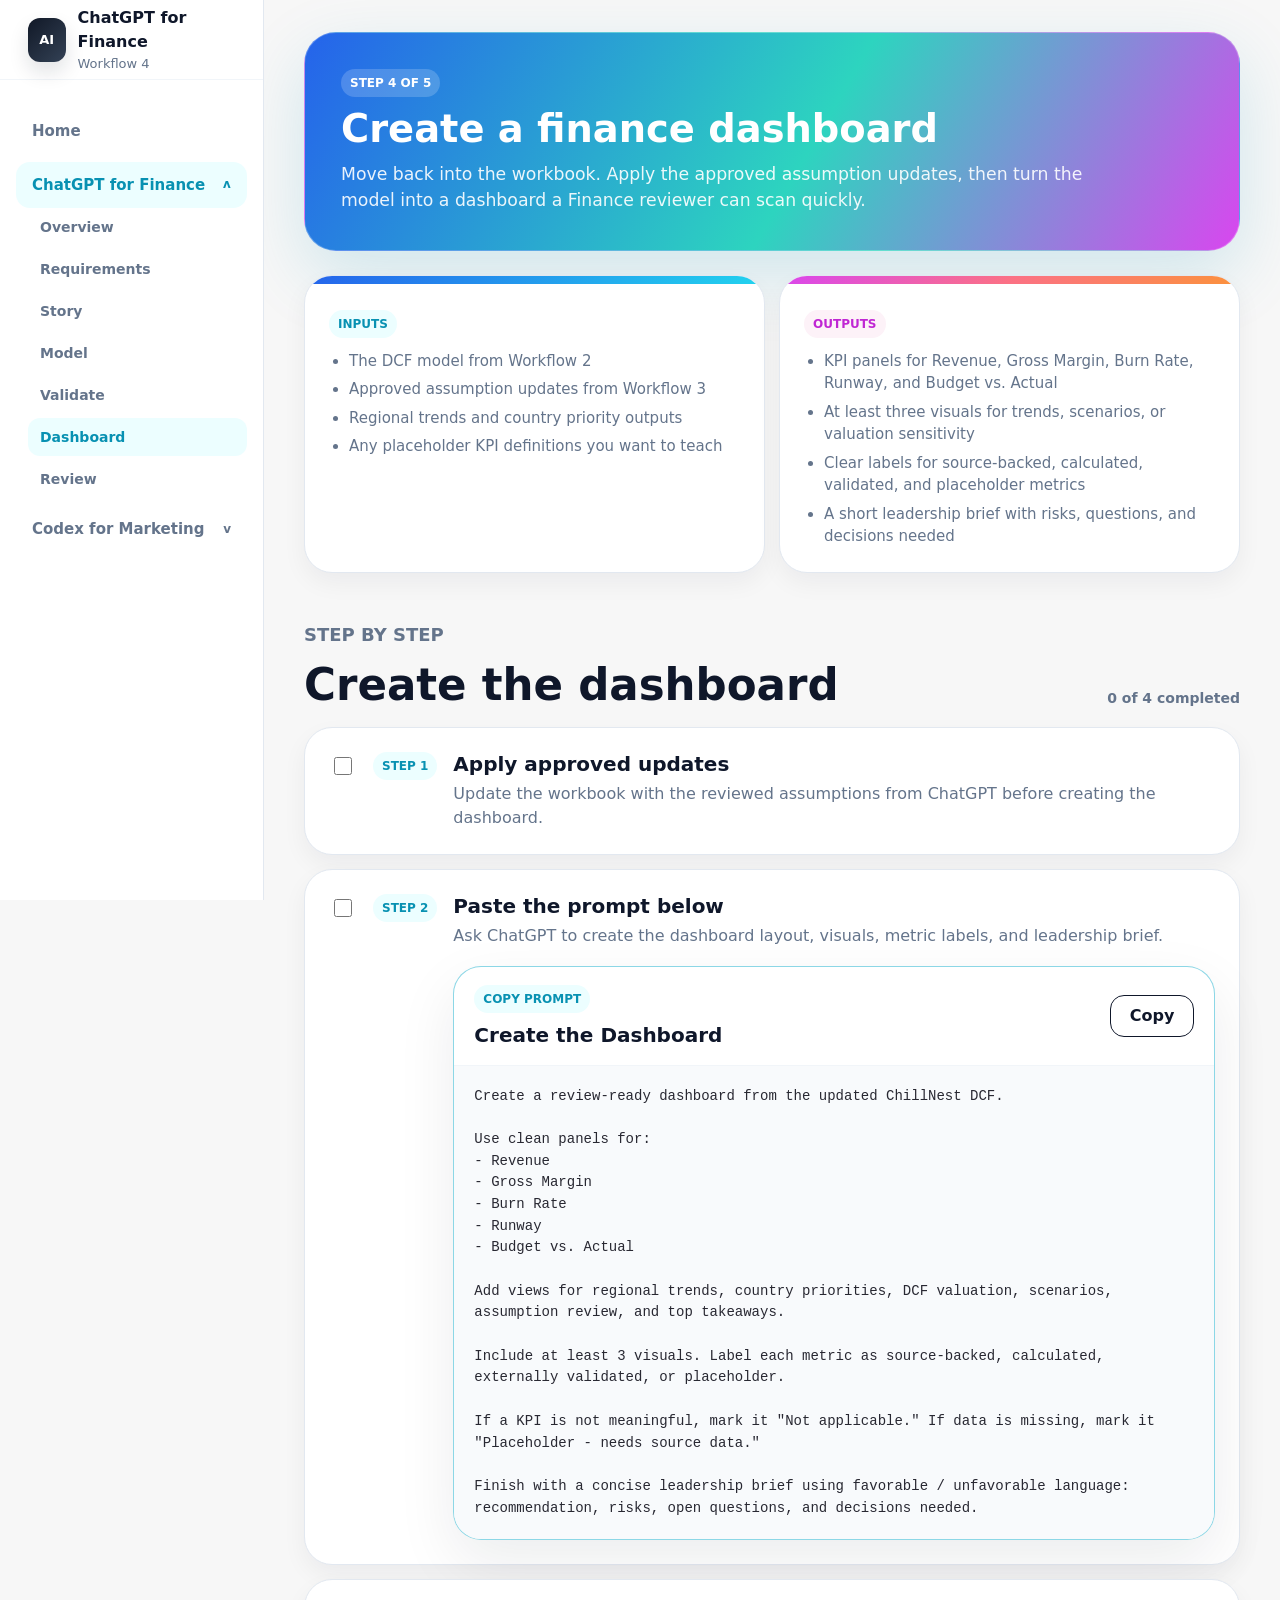
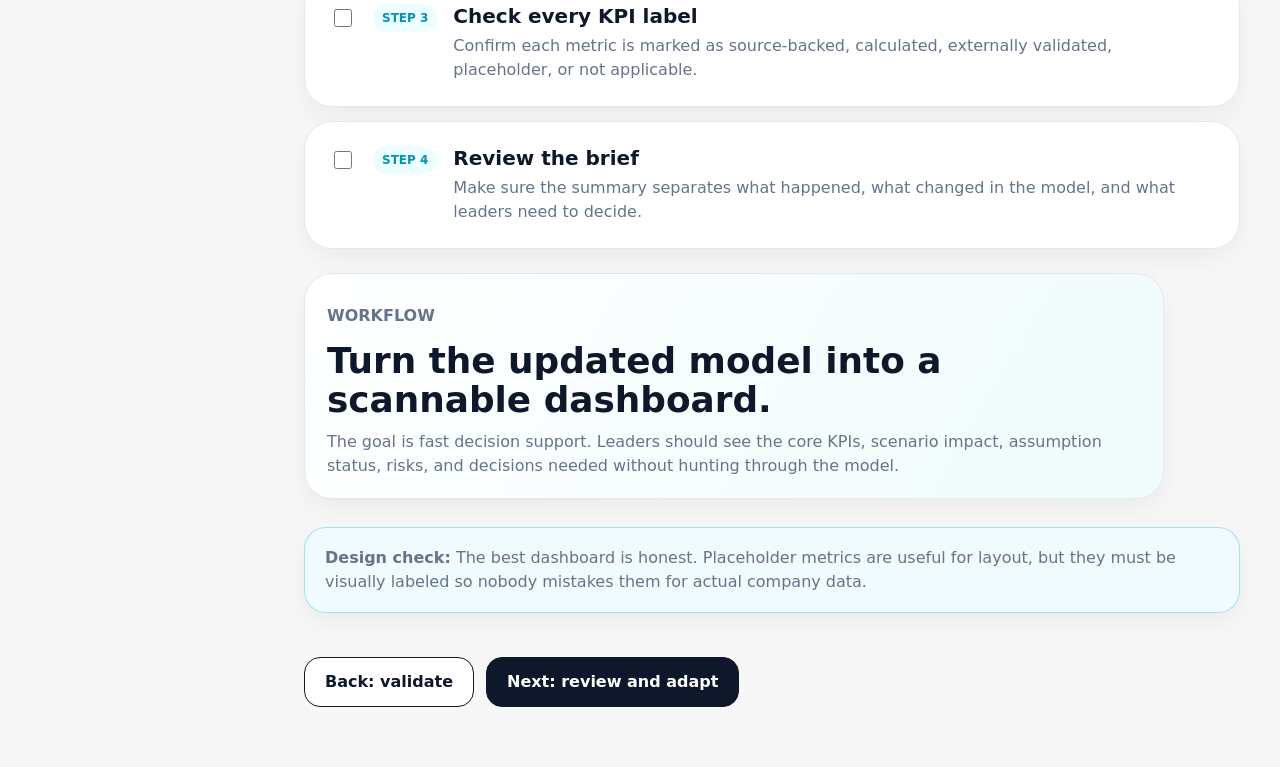
==== commit 50a1aafa: "Add gradient headers to workflow pages" ====
--- a/dashboard.html
+++ b/dashboard.html
@@ -59,12 +59,14 @@
       </aside>
 
       <section class="lesson-main">
-        <div class="lesson-kicker">Step 4 of 5</div>
-        <h1>Create a finance dashboard</h1>
-        <p class="lesson-lead">
-          Move back into the workbook. Apply the approved assumption updates, then turn the model
-          into a dashboard a Finance reviewer can scan quickly.
-        </p>
+        <div class="lesson-hero">
+          <div class="lesson-kicker">Step 4 of 5</div>
+          <h1>Create a finance dashboard</h1>
+          <p class="lesson-lead">
+            Move back into the workbook. Apply the approved assumption updates, then turn the model
+            into a dashboard a Finance reviewer can scan quickly.
+          </p>
+        </div>
 
         <div class="io-grid" aria-label="Workflow inputs and outputs">
           <article class="io-card">
--- a/styles.css
+++ b/styles.css
@@ -605,9 +605,20 @@
   padding: 32px 40px 40px;
 }
 
+.lesson-hero {
+  max-width: 1040px;
+  padding: clamp(24px, 3vw, 36px);
+  overflow: hidden;
+  border: 1px solid rgba(255, 255, 255, 0.25);
+  border-radius: 32px;
+  background: linear-gradient(120deg, #2563eb 0%, #2dd4bf 54%, #d946ef 100%);
+  box-shadow: 0 24px 70px rgba(8, 145, 178, 0.16);
+  color: #ffffff;
+}
+
 .lesson-main h1 {
   max-width: 900px;
-  font-size: clamp(34px, 4vw, 56px);
+  font-size: clamp(32px, 3vw, 44px);
   line-height: 1.06;
 }
 
@@ -617,10 +628,23 @@
   color: #74520f;
 }
 
+.lesson-hero .lesson-kicker {
+  background: rgba(255, 255, 255, 0.18);
+  color: #ffffff;
+}
+
+.lesson-hero h1 {
+  color: #ffffff;
+}
+
 .lesson-lead {
   max-width: 760px;
   margin-top: 12px;
-  font-size: clamp(17px, 1.6vw, 20px);
+  font-size: clamp(16px, 1.35vw, 18px);
+}
+
+.lesson-hero .lesson-lead {
+  color: rgba(255, 255, 255, 0.9);
 }
 
 .learning-panel,
@@ -1206,6 +1230,11 @@
     border-radius: 28px;
   }
 
+  .lesson-hero {
+    padding: 30px 20px;
+    border-radius: 28px;
+  }
+
   .section {
     padding-left: 18px;
     padding-right: 18px;
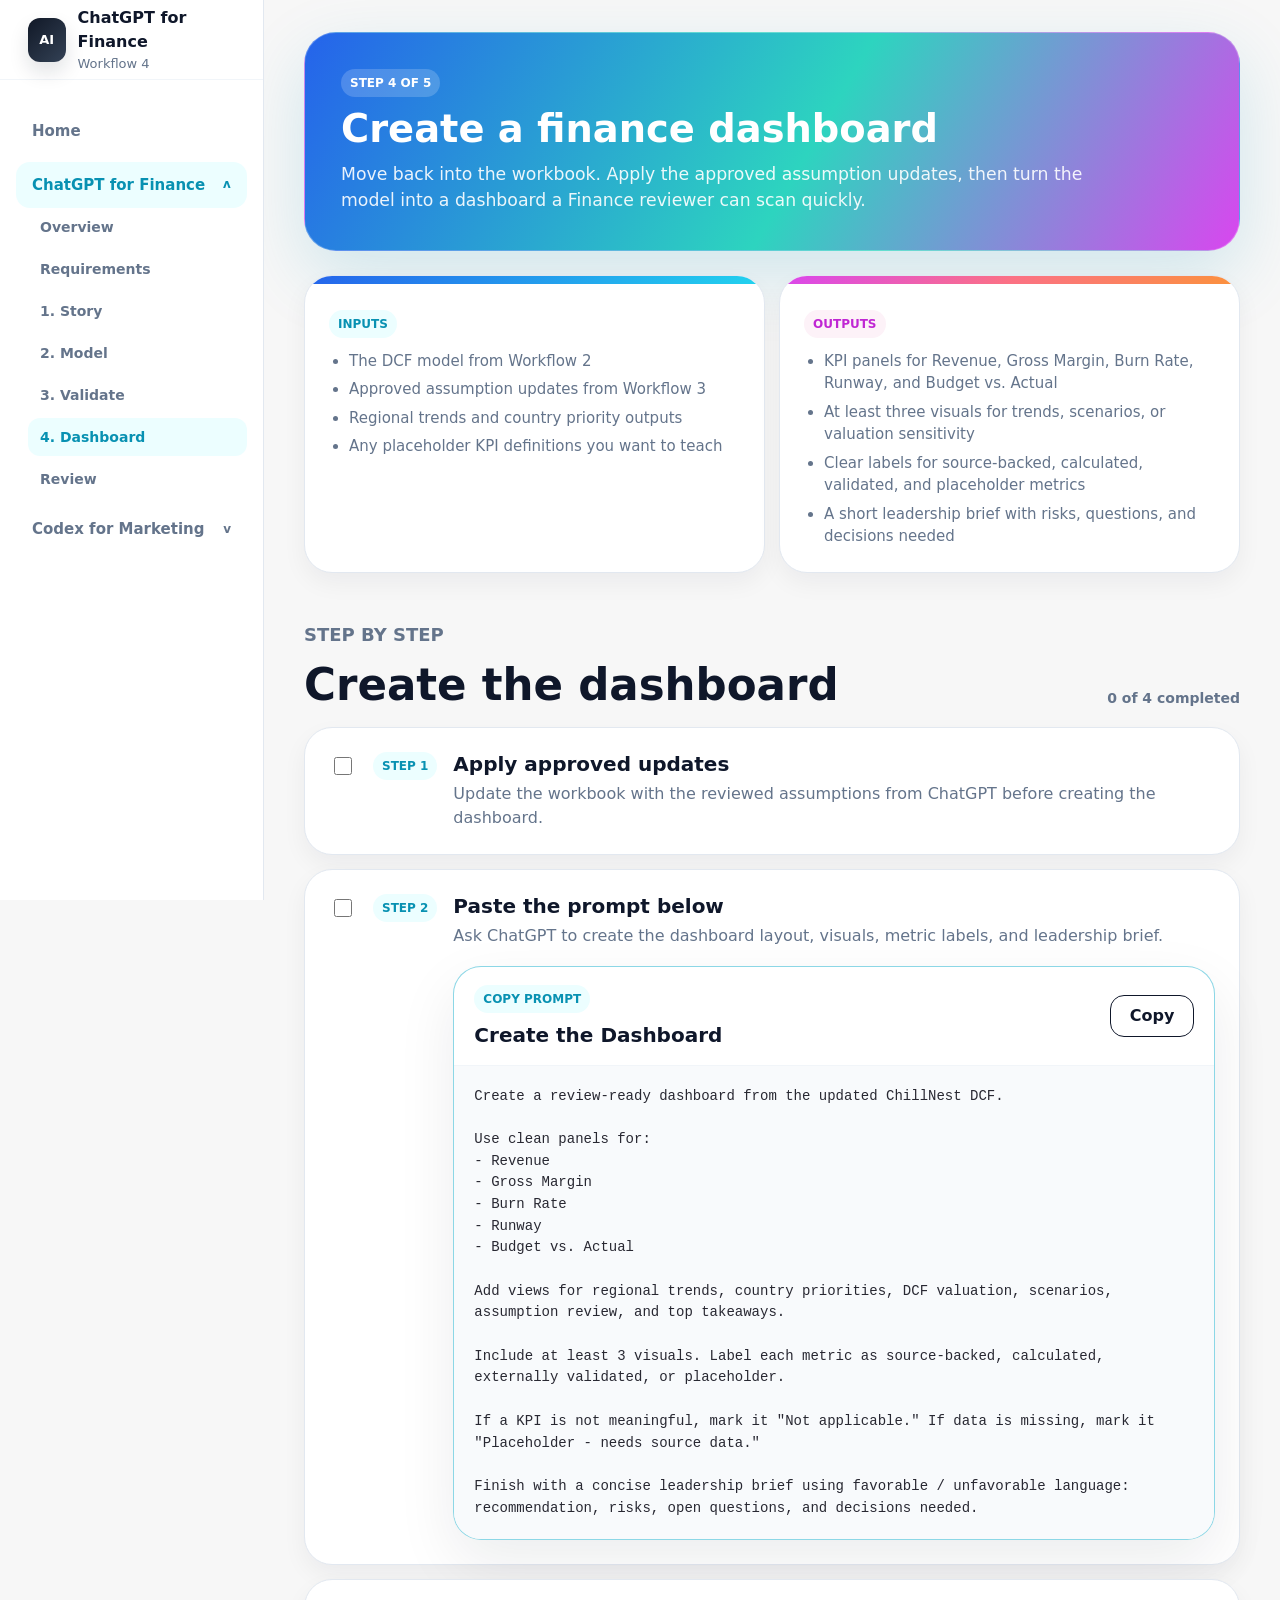
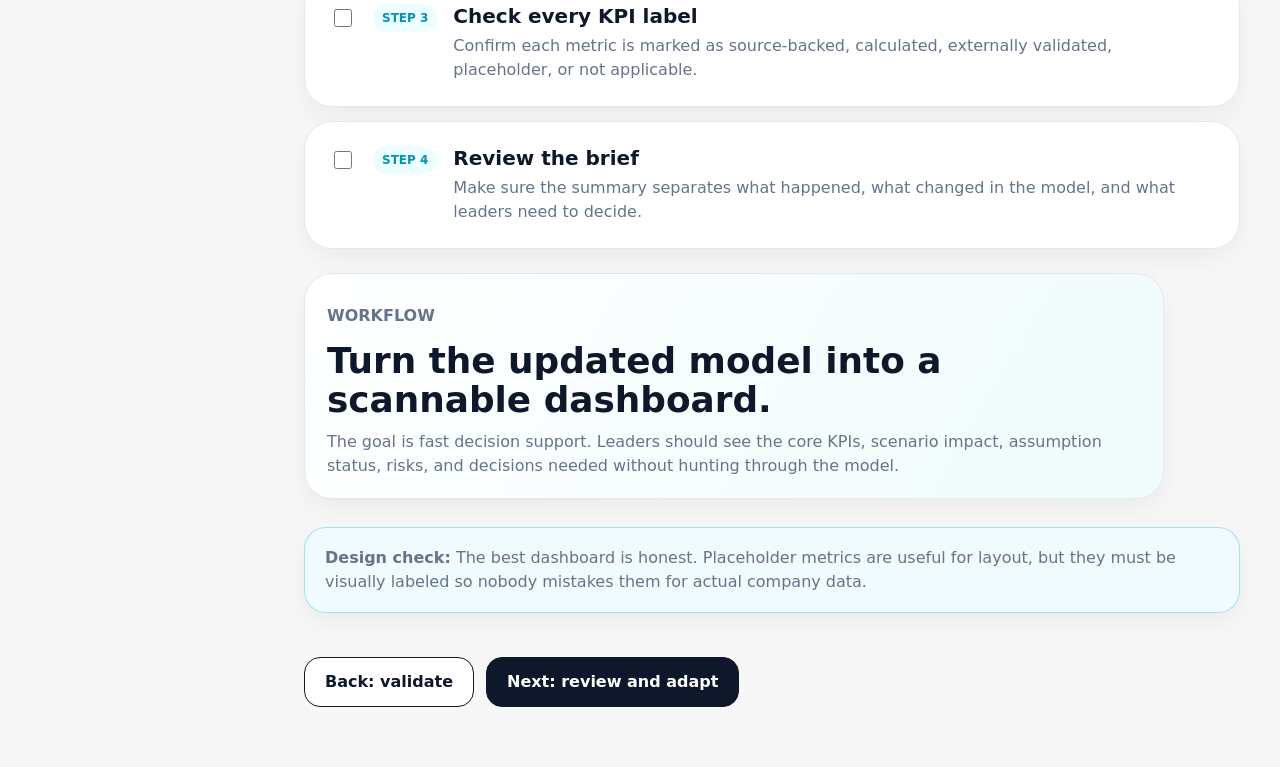
==== commit 4dcef4e5: "Number finance workflow navigation" ====
--- a/dashboard.html
+++ b/dashboard.html
@@ -23,10 +23,10 @@
           <div class="nav-submenu">
             <a href="./finance.html">Overview</a>
             <a href="./setup.html">Requirements</a>
-            <a href="./story.html">Story</a>
-            <a href="./model.html">Model</a>
-            <a href="./validate.html">Validate</a>
-            <a class="active" href="./dashboard.html">Dashboard</a>
+            <a href="./story.html">1. Story</a>
+            <a href="./model.html">2. Model</a>
+            <a href="./validate.html">3. Validate</a>
+            <a class="active" href="./dashboard.html">4. Dashboard</a>
             <a href="./review.html">Review</a>
           </div>
         </details>
@@ -50,10 +50,10 @@
         <p class="eyebrow">ChatGPT for Finance</p>
         <ol class="side-steps">
           <li>Requirements</li>
-          <li>Find the story</li>
-          <li>Create the model</li>
-          <li>Validate assumptions</li>
-          <li class="current">Create dashboard</li>
+          <li>1. Find the story</li>
+          <li>2. Create the model</li>
+          <li>3. Validate assumptions</li>
+          <li class="current">4. Create dashboard</li>
           <li>Review</li>
         </ol>
       </aside>
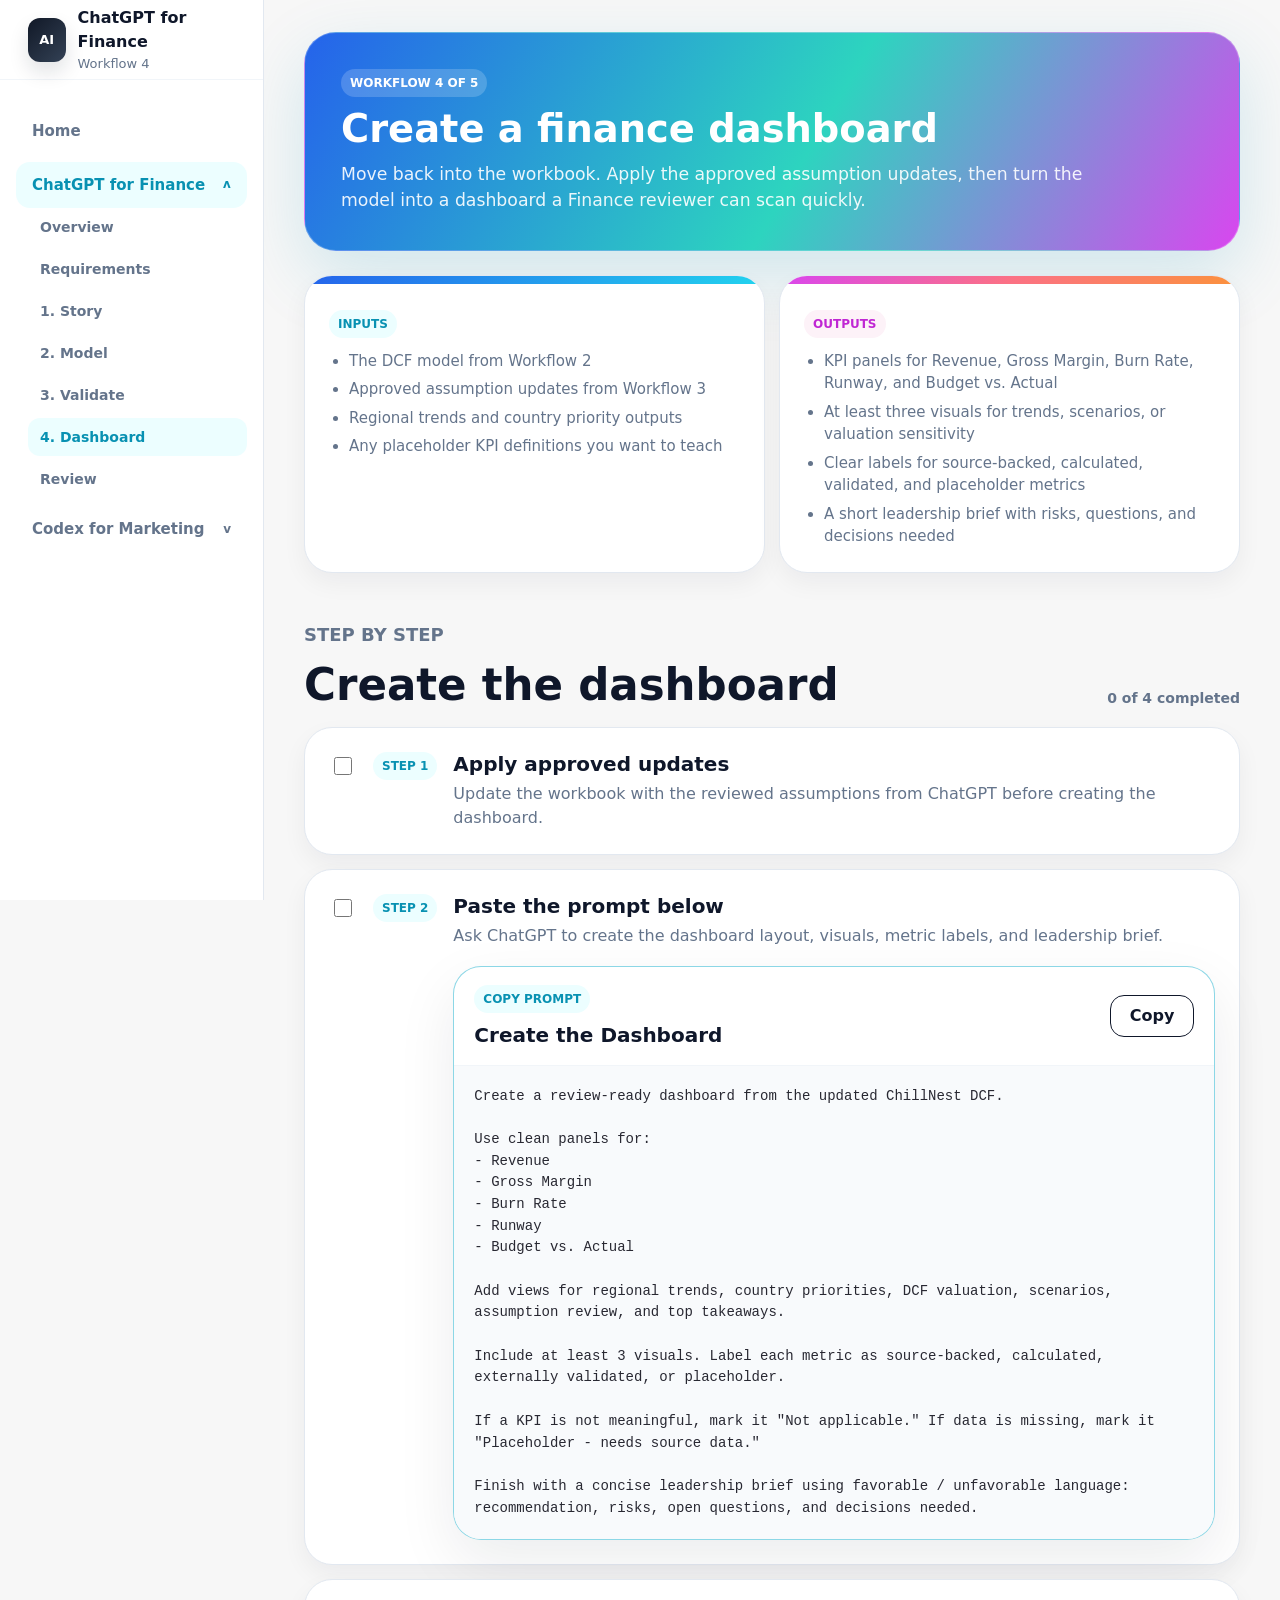
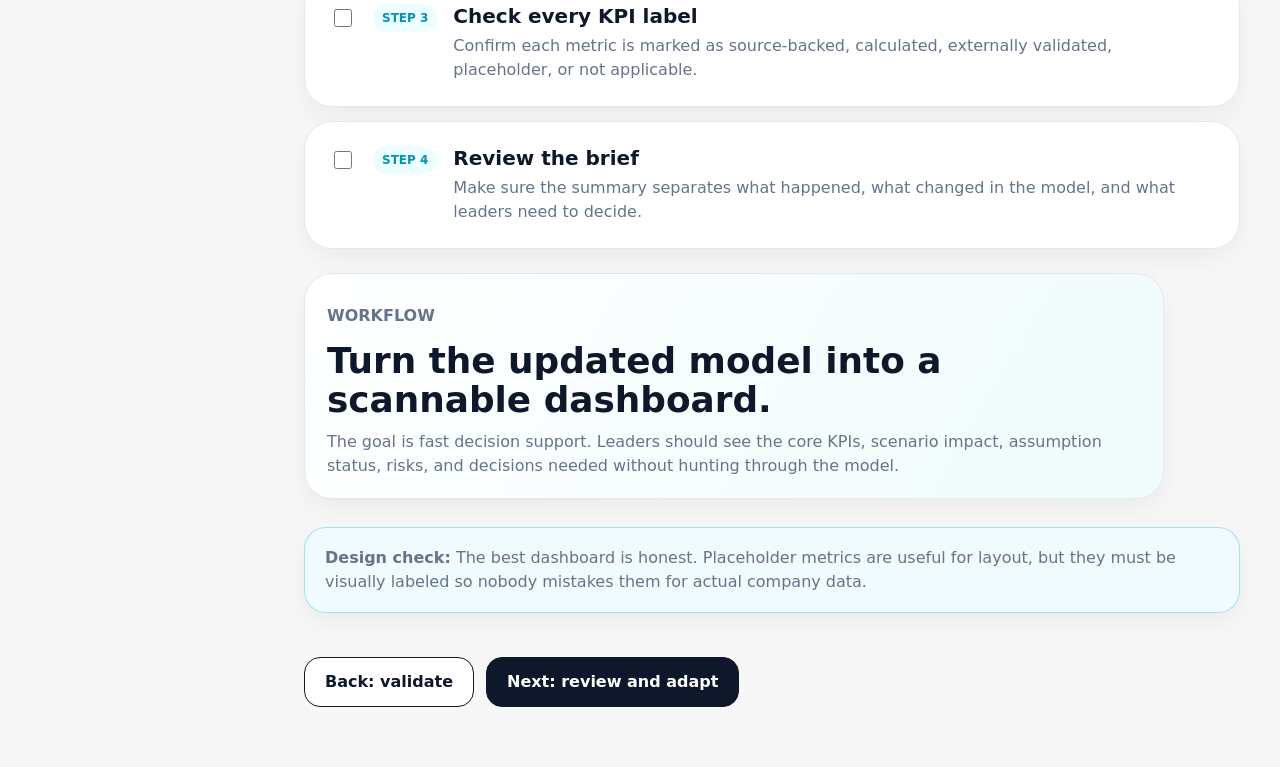
==== commit 06d92487: "Rename step labels to workflow labels" ====
--- a/dashboard.html
+++ b/dashboard.html
@@ -60,7 +60,7 @@
 
       <section class="lesson-main">
         <div class="lesson-hero">
-          <div class="lesson-kicker">Step 4 of 5</div>
+          <div class="lesson-kicker">Workflow 4 of 5</div>
           <h1>Create a finance dashboard</h1>
           <p class="lesson-lead">
             Move back into the workbook. Apply the approved assumption updates, then turn the model
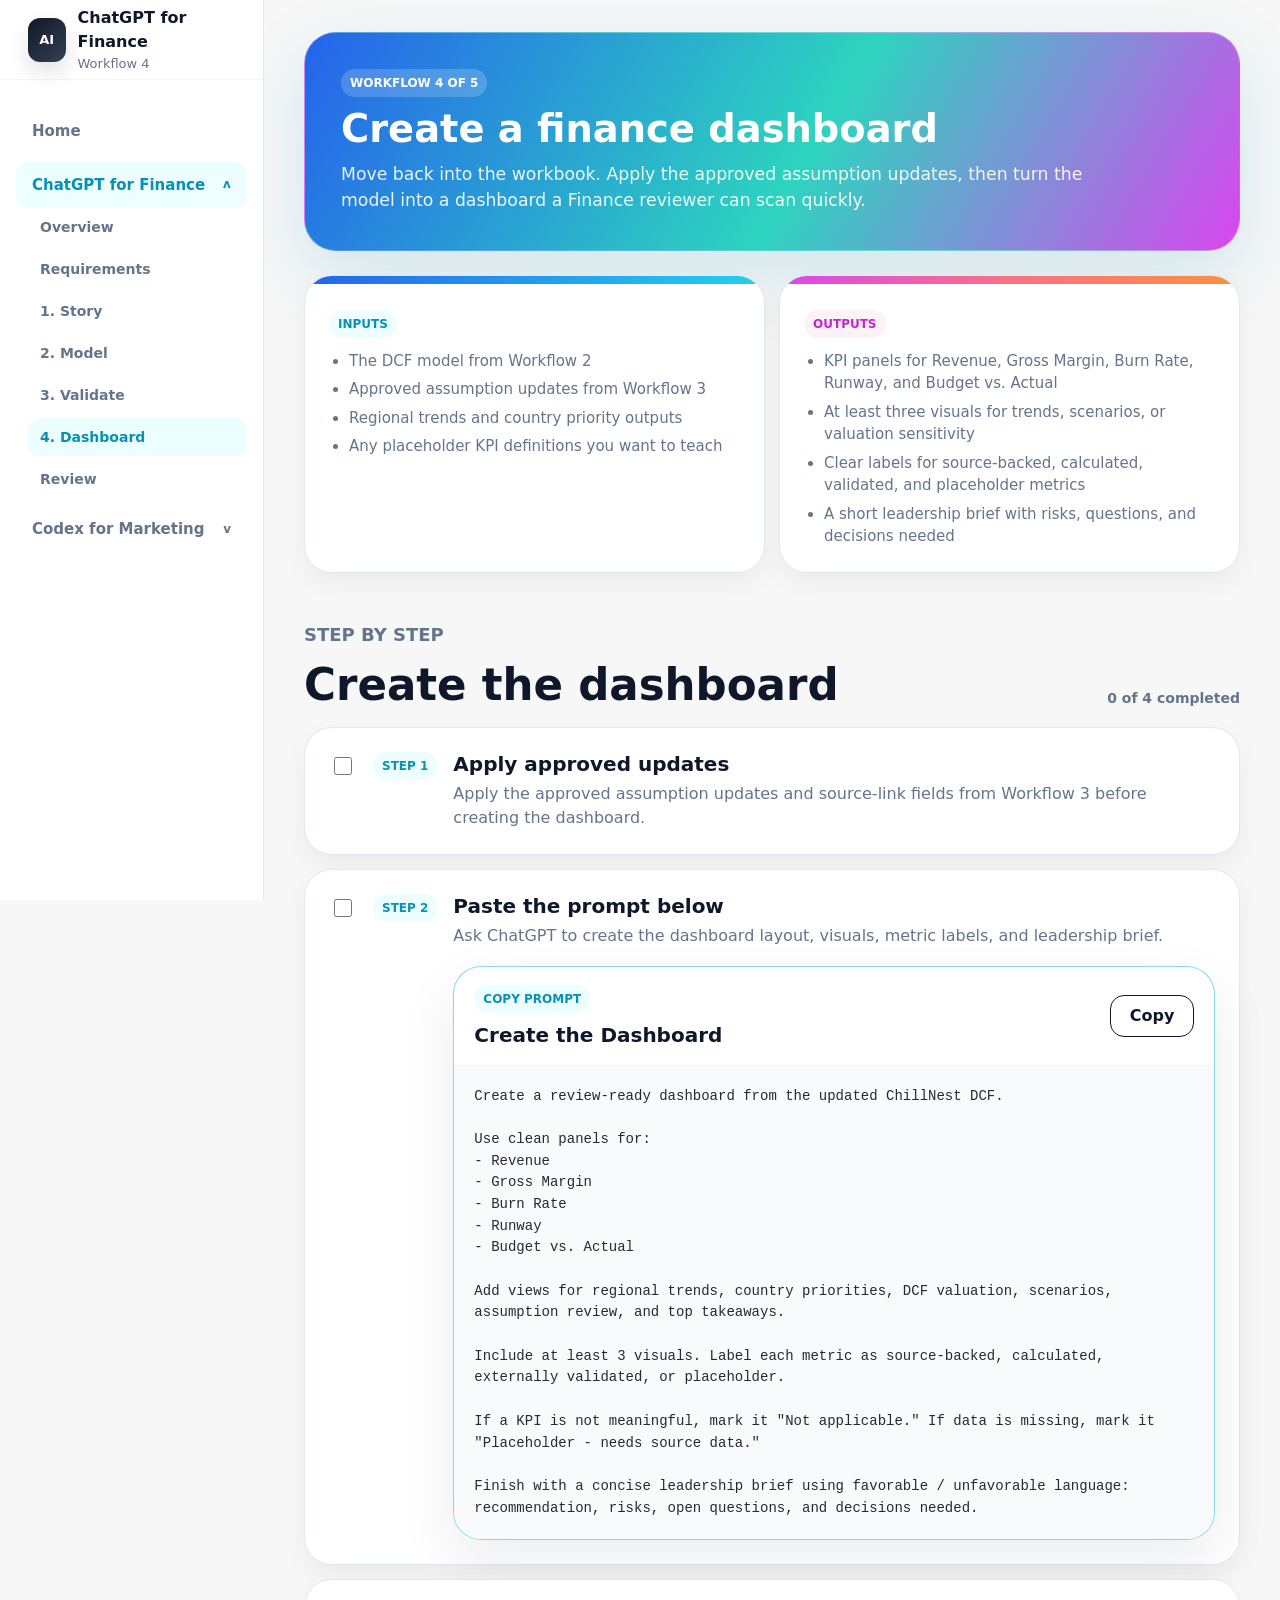
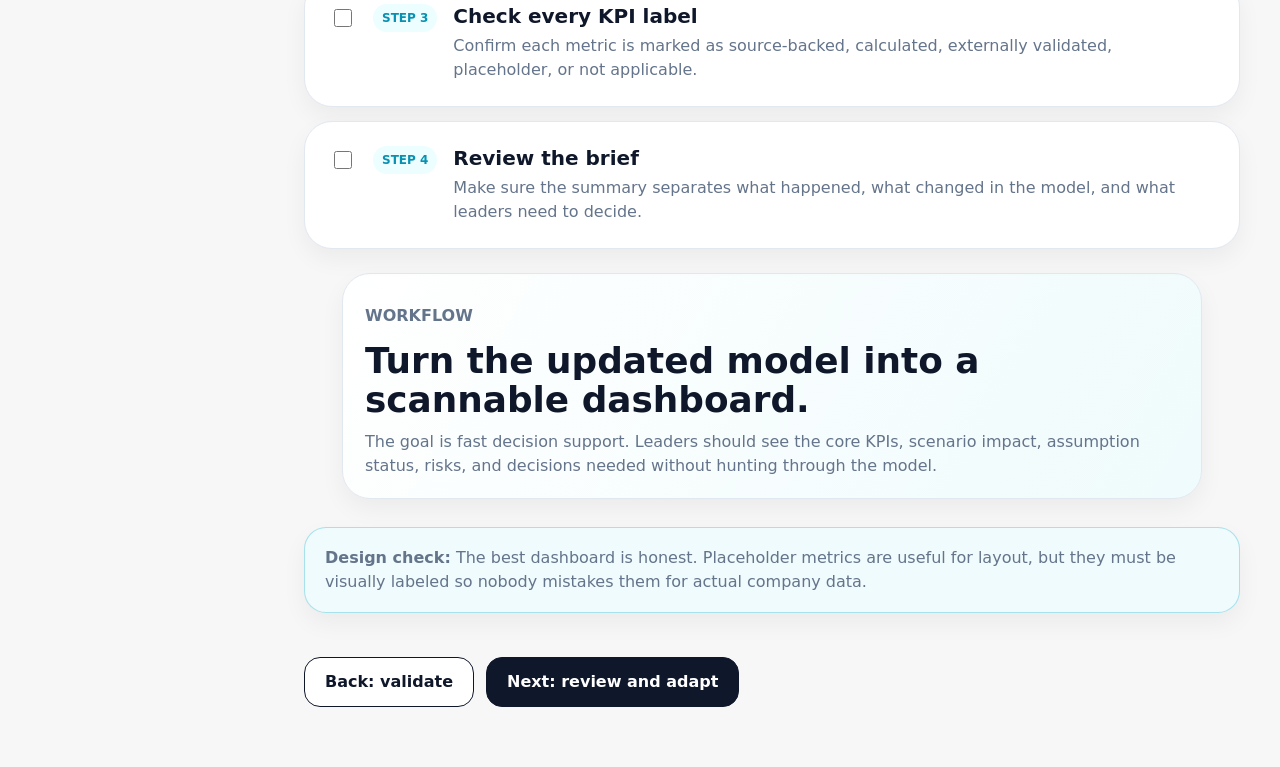
==== commit 5be1cfa7: "Update finance validation workflow" ====
--- a/dashboard.html
+++ b/dashboard.html
@@ -105,7 +105,7 @@
               <span>Step 1</span>
               <div>
                 <h3>Apply approved updates</h3>
-                <p>Update the workbook with the reviewed assumptions from ChatGPT before creating the dashboard.</p>
+                <p>Apply the approved assumption updates and source-link fields from Workflow 3 before creating the dashboard.</p>
               </div>
             </li>
             <li>
--- a/styles.css
+++ b/styles.css
@@ -334,6 +334,7 @@
 
 .button.secondary {
   background: #ffffff;
+  color: var(--ink);
 }
 
 .case-card,
@@ -602,6 +603,7 @@
 
 .lesson-main {
   width: min(100%, 1120px);
+  margin-inline: auto;
   padding: 32px 40px 40px;
 }
 
@@ -685,15 +687,17 @@
 
 .checklist-card.compact {
   max-width: 820px;
+  margin-inline: auto;
 }
 
 .requirements-card {
   max-width: 940px;
+  margin-inline: auto;
 }
 
 .workflow-summary {
   max-width: 860px;
-  margin-top: 24px;
+  margin: 24px auto 0;
   padding: 20px 22px;
   background: linear-gradient(120deg, #ffffff 0%, #effbfc 100%);
 }
@@ -1130,14 +1134,15 @@
 
   .top-nav {
     flex-direction: row;
+    flex-wrap: wrap;
     width: 100%;
     gap: 6px;
     margin-top: 12px;
     padding: 4px;
     border: 1px solid var(--soft-line);
-    border-radius: 999px;
+    border-radius: 24px;
     background: #ffffff;
-    overflow-x: auto;
+    overflow: visible;
   }
 
   .top-nav a,
@@ -1172,8 +1177,7 @@
     box-shadow: var(--soft-shadow);
   }
 
-  .nav-group[open]:hover .nav-submenu,
-  .nav-group[open]:focus-within .nav-submenu {
+  .nav-group[open] .nav-submenu {
     display: grid;
   }
 
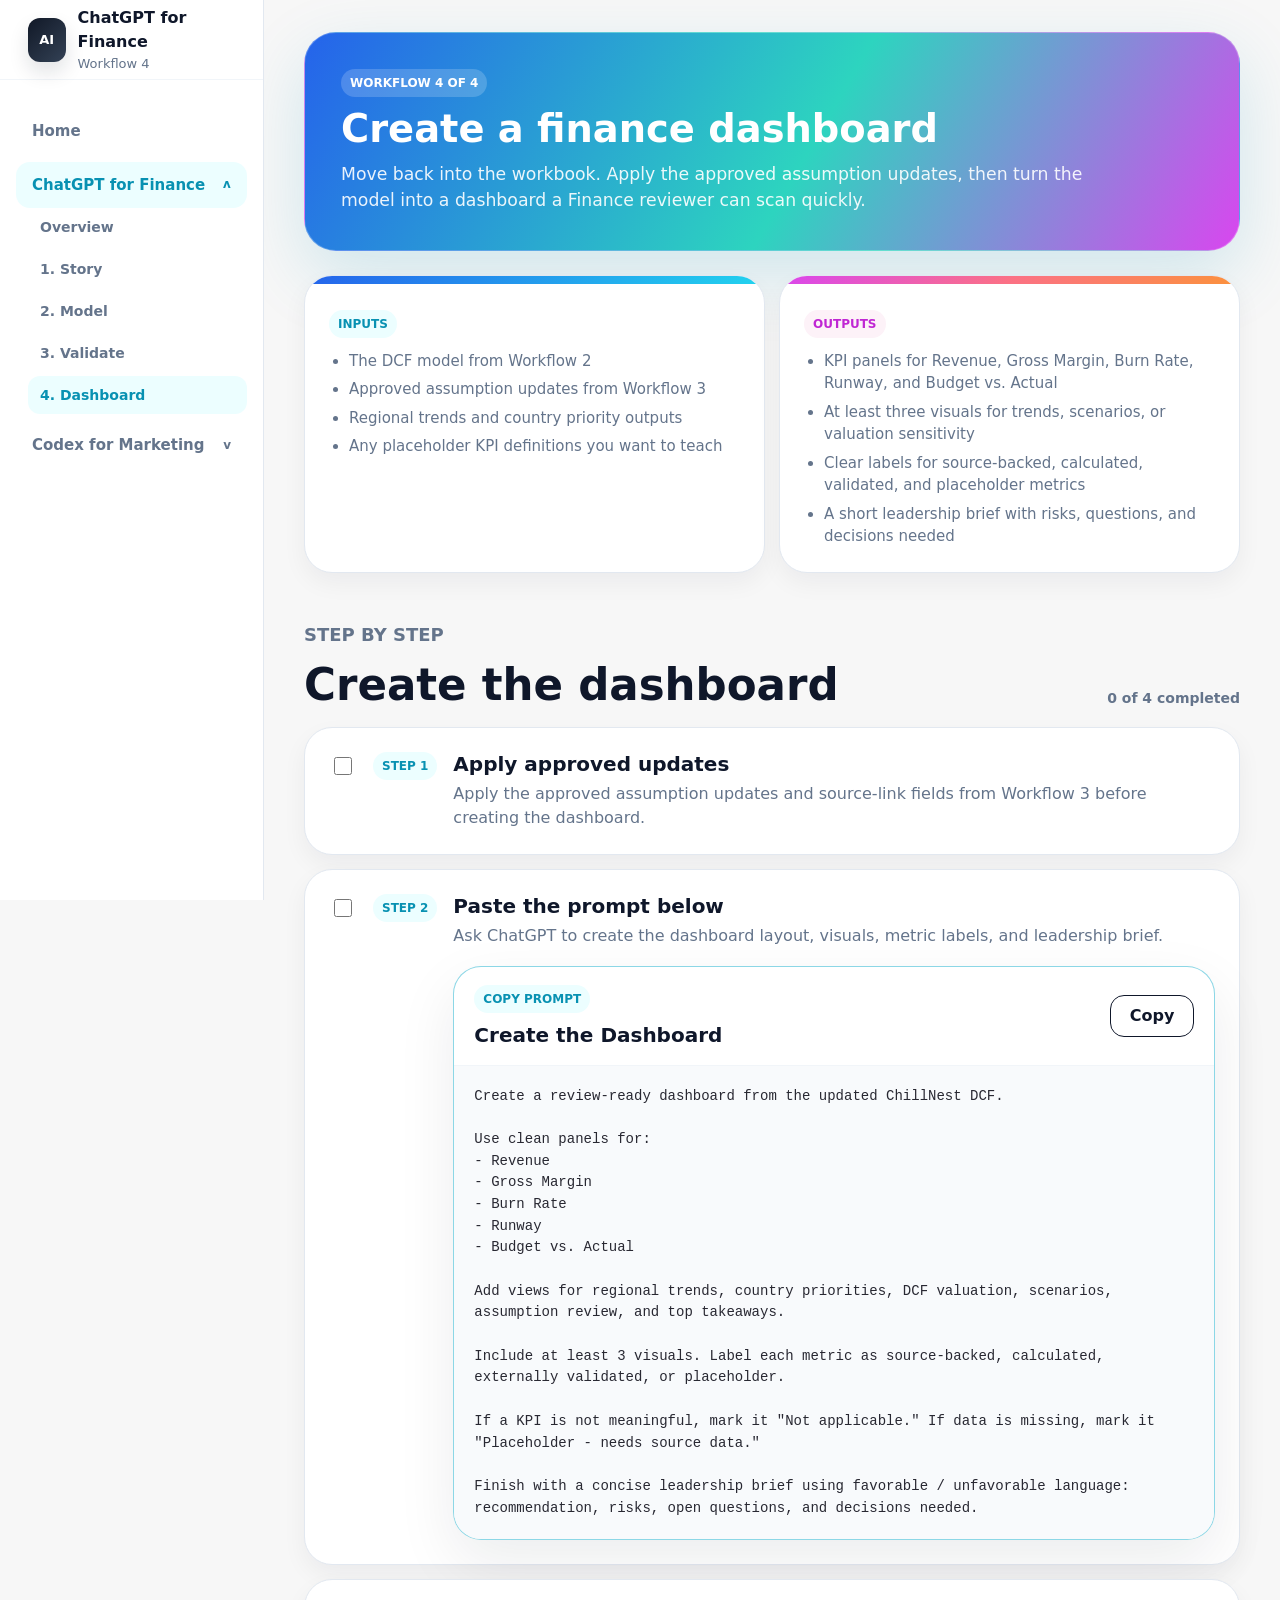
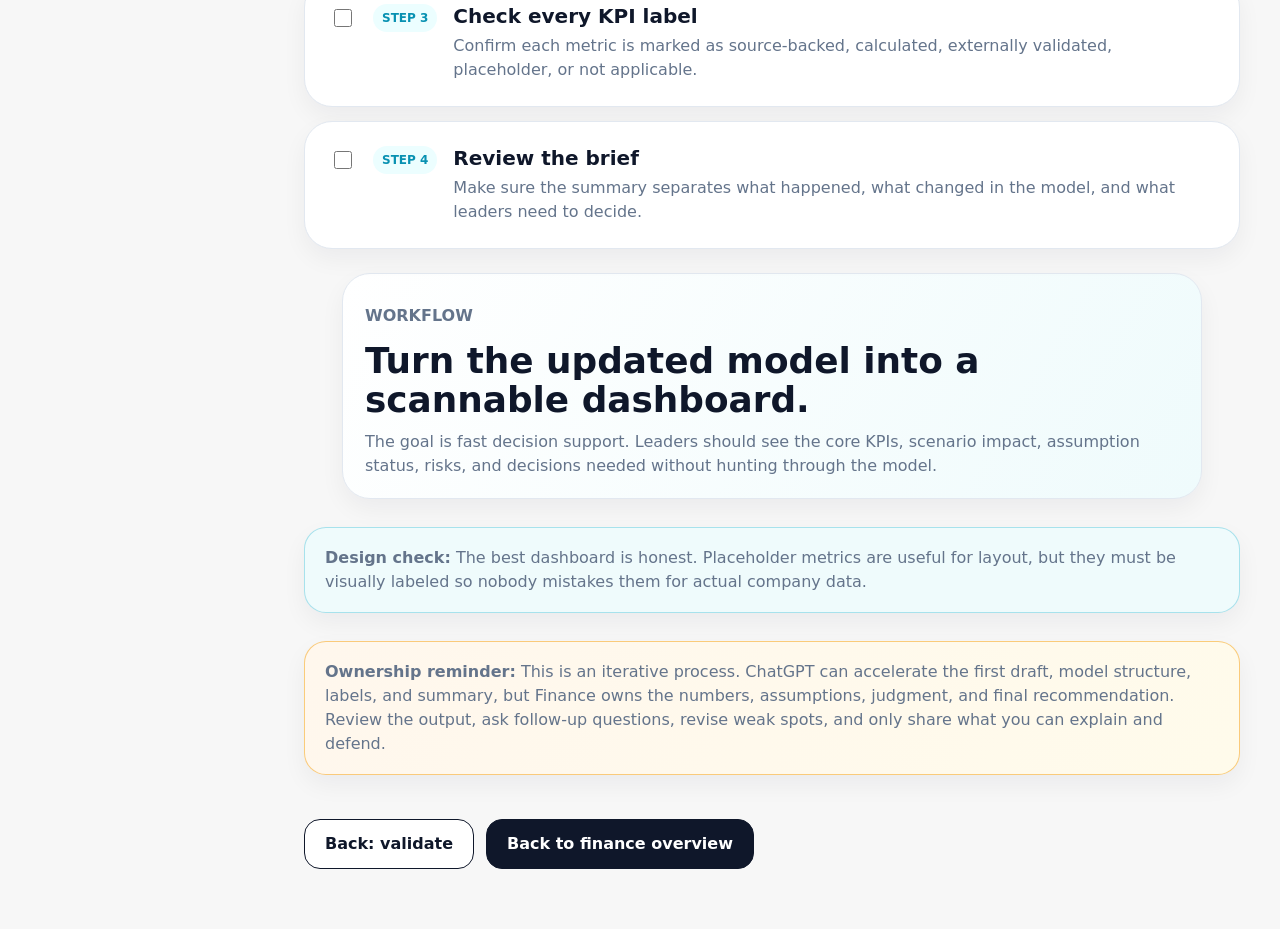
==== commit 563c43d2: "Update AI demo journeys and prompt pack" ====
--- a/dashboard.html
+++ b/dashboard.html
@@ -22,19 +22,16 @@
           <summary>ChatGPT for Finance</summary>
           <div class="nav-submenu">
             <a href="./finance.html">Overview</a>
-            <a href="./setup.html">Requirements</a>
             <a href="./story.html">1. Story</a>
             <a href="./model.html">2. Model</a>
             <a href="./validate.html">3. Validate</a>
             <a class="active" href="./dashboard.html">4. Dashboard</a>
-            <a href="./review.html">Review</a>
           </div>
         </details>
         <details class="nav-group">
           <summary>Codex for Marketing</summary>
           <div class="nav-submenu">
             <a href="./marketing.html">Overview</a>
-            <a href="./marketing-setup.html">Requirements</a>
             <a href="./marketing-brief.html">1. Brief</a>
             <a href="./marketing-creative.html">2. Creative</a>
             <a href="./marketing-handoff.html">3. Handoff</a>
@@ -49,18 +46,16 @@
       <aside class="lesson-sidebar">
         <p class="eyebrow">ChatGPT for Finance</p>
         <ol class="side-steps">
-          <li>Requirements</li>
           <li>1. Find the story</li>
           <li>2. Create the model</li>
           <li>3. Validate assumptions</li>
           <li class="current">4. Create dashboard</li>
-          <li>Review</li>
         </ol>
       </aside>
 
       <section class="lesson-main">
         <div class="lesson-hero">
-          <div class="lesson-kicker">Workflow 4 of 5</div>
+          <div class="lesson-kicker">Workflow 4 of 4</div>
           <h1>Create a finance dashboard</h1>
           <p class="lesson-lead">
             Move back into the workbook. Apply the approved assumption updates, then turn the model
@@ -181,9 +176,17 @@
           be visually labeled so nobody mistakes them for actual company data.
         </div>
 
+        <div class="callout ownership-reminder">
+          <strong>Ownership reminder:</strong>
+          This is an iterative process. ChatGPT can accelerate the first draft, model structure,
+          labels, and summary, but Finance owns the numbers, assumptions, judgment, and final
+          recommendation. Review the output, ask follow-up questions, revise weak spots, and only
+          share what you can explain and defend.
+        </div>
+
         <div class="lesson-actions">
           <a class="button secondary" href="./validate.html">Back: validate</a>
-          <a class="button primary" href="./review.html">Next: review and adapt</a>
+          <a class="button primary" href="./finance.html">Back to finance overview</a>
         </div>
       </section>
     </main>
--- a/styles.css
+++ b/styles.css
@@ -490,6 +490,58 @@
   min-height: 270px;
 }
 
+.overview-requirements {
+  padding-top: 46px;
+  background: #ffffff;
+  border-top: 1px solid var(--soft-line);
+  border-bottom: 1px solid var(--soft-line);
+}
+
+.overview-requirement-grid {
+  display: grid;
+  grid-template-columns: repeat(3, minmax(0, 1fr));
+  gap: 14px;
+  margin-top: 22px;
+}
+
+.requirement-mini-card {
+  display: grid;
+  align-content: start;
+  gap: 12px;
+  min-height: 230px;
+  padding: 22px;
+  border: 1px solid var(--line);
+  border-radius: 24px;
+  background: linear-gradient(180deg, #ffffff 0%, #f8fafc 100%);
+  box-shadow: var(--soft-shadow);
+}
+
+.requirement-mini-card h3 {
+  font-size: 22px;
+}
+
+.requirement-mini-card p {
+  color: var(--muted);
+  font-size: 15px;
+}
+
+.requirement-mini-card .requirement-link {
+  justify-self: start;
+  margin-top: 4px;
+}
+
+.requirement-mini-card .requirement-actions {
+  justify-content: flex-start;
+}
+
+.requirement-mini-card .requirement-actions .requirement-link {
+  margin-top: 0;
+}
+
+.overview-note {
+  max-width: 980px;
+}
+
 .journey-choice {
   position: relative;
   min-height: 280px;
@@ -802,6 +854,29 @@
   align-items: start;
 }
 
+.workflow-steps li.tool-highlight {
+  border-color: rgba(245, 158, 11, 0.5);
+  background: linear-gradient(120deg, #fff7ed 0%, #fffbeb 100%);
+}
+
+.workflow-steps li.tool-highlight > span {
+  background: #fef3c7;
+  color: #b45309;
+}
+
+.inline-resource-link {
+  display: inline-flex;
+  width: fit-content;
+  margin-top: 12px;
+  color: #005f85;
+  font-size: 14px;
+  font-weight: 850;
+}
+
+.inline-resource-link:hover {
+  color: #0891b2;
+}
+
 .workflow-step-check {
   display: grid;
   place-items: center;
@@ -912,6 +987,13 @@
 
 .requirement-main small {
   color: var(--muted);
+}
+
+.requirement-actions {
+  display: flex;
+  flex-wrap: wrap;
+  justify-content: flex-end;
+  gap: 8px;
 }
 
 .file-list-title {
@@ -955,6 +1037,11 @@
   color: var(--aqua-dark);
 }
 
+.requirement-link-secondary {
+  border-color: var(--soft-line);
+  color: var(--muted);
+}
+
 .prompt-block {
   margin-top: 34px;
   overflow: hidden;
@@ -1032,6 +1119,56 @@
   border-radius: 22px;
   background: #effbfc;
   box-shadow: var(--soft-shadow);
+}
+
+.callout.ownership-reminder {
+  border-color: rgba(245, 158, 11, 0.5);
+  background: linear-gradient(120deg, #fff7ed 0%, #fffbeb 100%);
+}
+
+.plugin-highlight {
+  margin-top: 28px;
+  padding: 20px 22px;
+  border: 1px solid rgba(168, 85, 247, 0.36);
+  border-radius: 22px;
+  background: linear-gradient(120deg, #faf5ff 0%, #fdf2f8 100%);
+  box-shadow: var(--soft-shadow);
+}
+
+.plugin-highlight-label {
+  display: inline-flex;
+  align-items: center;
+  min-height: 28px;
+  padding: 4px 9px;
+  border-radius: 999px;
+  background: #f3e8ff;
+  color: #7e22ce;
+  font-size: 12px;
+  font-weight: 850;
+  text-transform: uppercase;
+}
+
+.plugin-highlight h2 {
+  margin-top: 12px;
+  font-size: clamp(24px, 2.4vw, 32px);
+}
+
+.plugin-highlight p {
+  max-width: 900px;
+  margin-top: 10px;
+  color: var(--muted);
+}
+
+.plugin-highlight a {
+  display: inline-flex;
+  width: fit-content;
+  margin-top: 14px;
+  color: #7e22ce;
+  font-weight: 850;
+}
+
+.plugin-highlight a:hover {
+  color: #a21caf;
 }
 
 .resource-row {
@@ -1206,6 +1343,7 @@
   .journey-grid,
   .review-grid,
   .io-grid,
+  .overview-requirement-grid,
   .kpi-preview {
     grid-template-columns: repeat(2, minmax(0, 1fr));
   }
@@ -1254,6 +1392,7 @@
   .resource-row,
   .learning-panel,
   .io-grid,
+  .overview-requirement-grid,
   .workflow-steps li,
   .review-grid,
   .kpi-preview,
@@ -1296,6 +1435,15 @@
     width: 100%;
   }
 
+  .requirement-actions {
+    grid-column: 1 / -1;
+    width: 100%;
+  }
+
+  .requirement-actions .requirement-link {
+    flex: 1;
+  }
+
   .prompt-header,
   .checklist-header,
   .site-footer {
